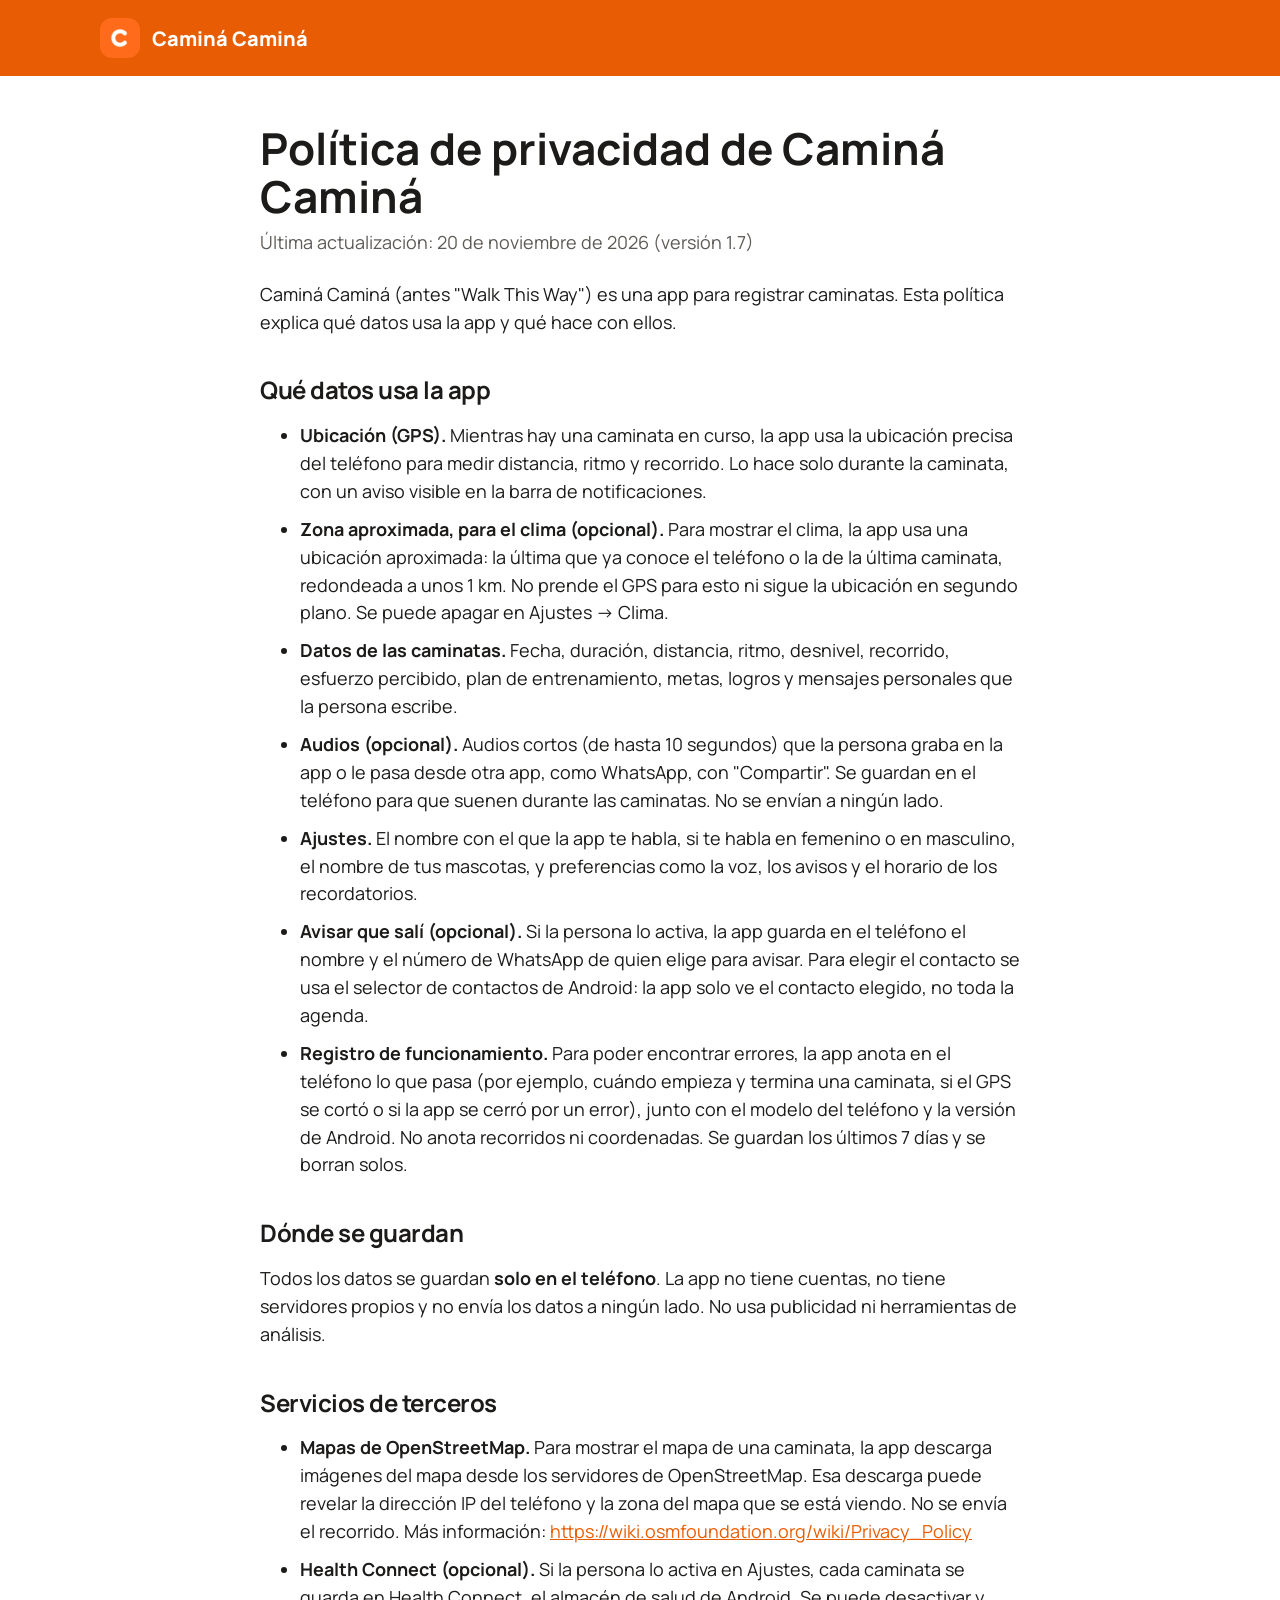
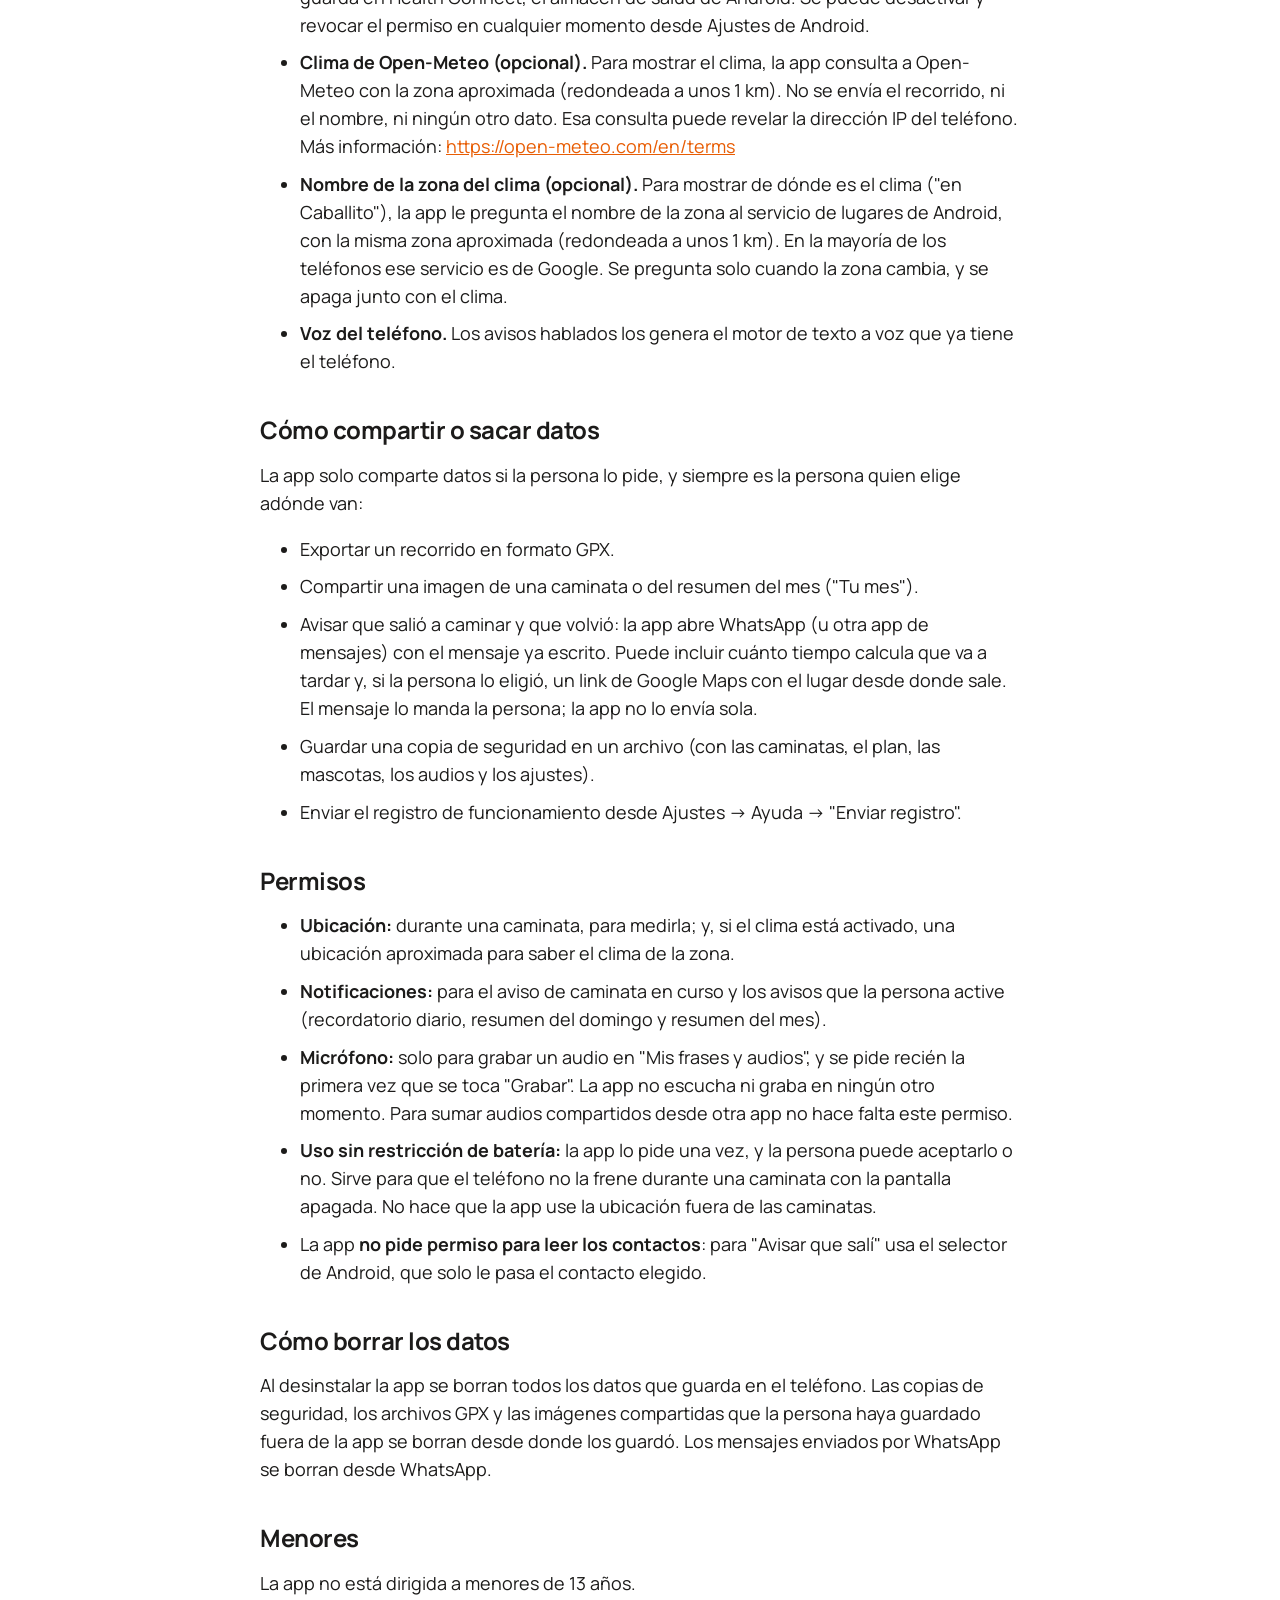
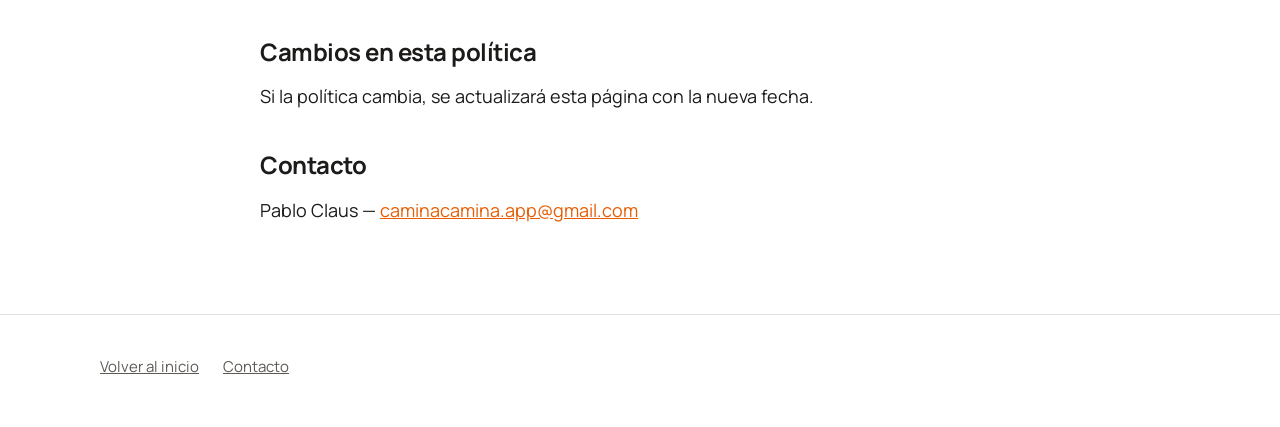
==== privacidad.html @ 98e540b4 "Página de Caminá Caminá" ====
<!doctype html>
<html lang="es">
<head>
  <meta charset="utf-8">
  <meta name="viewport" content="width=device-width, initial-scale=1">
  <title>Política de privacidad · Caminá Caminá</title>
  <meta name="description" content="Qué datos usa Caminá Caminá y qué hace con ellos: todo se guarda en tu teléfono.">
  <meta name="theme-color" content="#E85D04">
  <link rel="icon" href="favicon.png">
  <link rel="stylesheet" href="estilos.css">
</head>
<body>
<header class="cabecera-simple">
  <div class="ancho barra">
    <a href="./" class="barra"><img src="img/icono-192.png" alt="">Caminá Caminá</a>
  </div>
</header>
<main class="ancho texto">
<!-- Generada desde docs/politica-de-privacidad.md: si cambia la política, volver a generarla. -->
<h1>Política de privacidad de Caminá Caminá</h1>
<p class="fecha">Última actualización: 20 de noviembre de 2026 (versión 1.7)</p>
<p>Caminá Caminá (antes "Walk This Way") es una app para registrar caminatas. Esta política explica qué datos usa la app y qué hace con ellos.</p>
<h2>Qué datos usa la app</h2>
<ul>
  <li><strong>Ubicación (GPS).</strong> Mientras hay una caminata en curso, la app usa la ubicación precisa del teléfono para medir distancia, ritmo y recorrido. Lo hace solo durante la caminata, con un aviso visible en la barra de notificaciones.</li>
  <li><strong>Zona aproximada, para el clima (opcional).</strong> Para mostrar el clima, la app usa una ubicación aproximada: la última que ya conoce el teléfono o la de la última caminata, redondeada a unos 1 km. No prende el GPS para esto ni sigue la ubicación en segundo plano. Se puede apagar en Ajustes → Clima.</li>
  <li><strong>Datos de las caminatas.</strong> Fecha, duración, distancia, ritmo, desnivel, recorrido, esfuerzo percibido, plan de entrenamiento, metas, logros y mensajes personales que la persona escribe.</li>
  <li><strong>Audios (opcional).</strong> Audios cortos (de hasta 10 segundos) que la persona graba en la app o le pasa desde otra app, como WhatsApp, con "Compartir". Se guardan en el teléfono para que suenen durante las caminatas. No se envían a ningún lado.</li>
  <li><strong>Ajustes.</strong> El nombre con el que la app te habla, si te habla en femenino o en masculino, el nombre de tus mascotas, y preferencias como la voz, los avisos y el horario de los recordatorios.</li>
  <li><strong>Avisar que salí (opcional).</strong> Si la persona lo activa, la app guarda en el teléfono el nombre y el número de WhatsApp de quien elige para avisar. Para elegir el contacto se usa el selector de contactos de Android: la app solo ve el contacto elegido, no toda la agenda.</li>
  <li><strong>Registro de funcionamiento.</strong> Para poder encontrar errores, la app anota en el teléfono lo que pasa (por ejemplo, cuándo empieza y termina una caminata, si el GPS se cortó o si la app se cerró por un error), junto con el modelo del teléfono y la versión de Android. No anota recorridos ni coordenadas. Se guardan los últimos 7 días y se borran solos.</li>
</ul>
<h2>Dónde se guardan</h2>
<p>Todos los datos se guardan <strong>solo en el teléfono</strong>. La app no tiene cuentas, no tiene servidores propios y no envía los datos a ningún lado. No usa publicidad ni herramientas de análisis.</p>
<h2>Servicios de terceros</h2>
<ul>
  <li><strong>Mapas de OpenStreetMap.</strong> Para mostrar el mapa de una caminata, la app descarga imágenes del mapa desde los servidores de OpenStreetMap. Esa descarga puede revelar la dirección IP del teléfono y la zona del mapa que se está viendo. No se envía el recorrido. Más información: <a href="https://wiki.osmfoundation.org/wiki/Privacy_Policy">https://wiki.osmfoundation.org/wiki/Privacy_Policy</a></li>
  <li><strong>Health Connect (opcional).</strong> Si la persona lo activa en Ajustes, cada caminata se guarda en Health Connect, el almacén de salud de Android. Se puede desactivar y revocar el permiso en cualquier momento desde Ajustes de Android.</li>
  <li><strong>Clima de Open-Meteo (opcional).</strong> Para mostrar el clima, la app consulta a Open-Meteo con la zona aproximada (redondeada a unos 1 km). No se envía el recorrido, ni el nombre, ni ningún otro dato. Esa consulta puede revelar la dirección IP del teléfono. Más información: <a href="https://open-meteo.com/en/terms">https://open-meteo.com/en/terms</a></li>
  <li><strong>Nombre de la zona del clima (opcional).</strong> Para mostrar de dónde es el clima ("en Caballito"), la app le pregunta el nombre de la zona al servicio de lugares de Android, con la misma zona aproximada (redondeada a unos 1 km). En la mayoría de los teléfonos ese servicio es de Google. Se pregunta solo cuando la zona cambia, y se apaga junto con el clima.</li>
  <li><strong>Voz del teléfono.</strong> Los avisos hablados los genera el motor de texto a voz que ya tiene el teléfono.</li>
</ul>
<h2>Cómo compartir o sacar datos</h2>
<p>La app solo comparte datos si la persona lo pide, y siempre es la persona quien elige adónde van:</p>
<ul>
  <li>Exportar un recorrido en formato GPX.</li>
  <li>Compartir una imagen de una caminata o del resumen del mes ("Tu mes").</li>
  <li>Avisar que salió a caminar y que volvió: la app abre WhatsApp (u otra app de mensajes) con el mensaje ya escrito. Puede incluir cuánto tiempo calcula que va a tardar y, si la persona lo eligió, un link de Google Maps con el lugar desde donde sale. El mensaje lo manda la persona; la app no lo envía sola.</li>
  <li>Guardar una copia de seguridad en un archivo (con las caminatas, el plan, las mascotas, los audios y los ajustes).</li>
  <li>Enviar el registro de funcionamiento desde Ajustes → Ayuda → "Enviar registro".</li>
</ul>
<h2>Permisos</h2>
<ul>
  <li><strong>Ubicación:</strong> durante una caminata, para medirla; y, si el clima está activado, una ubicación aproximada para saber el clima de la zona.</li>
  <li><strong>Notificaciones:</strong> para el aviso de caminata en curso y los avisos que la persona active (recordatorio diario, resumen del domingo y resumen del mes).</li>
  <li><strong>Micrófono:</strong> solo para grabar un audio en "Mis frases y audios", y se pide recién la primera vez que se toca "Grabar". La app no escucha ni graba en ningún otro momento. Para sumar audios compartidos desde otra app no hace falta este permiso.</li>
  <li><strong>Uso sin restricción de batería:</strong> la app lo pide una vez, y la persona puede aceptarlo o no. Sirve para que el teléfono no la frene durante una caminata con la pantalla apagada. No hace que la app use la ubicación fuera de las caminatas.</li>
  <li>La app <strong>no pide permiso para leer los contactos</strong>: para "Avisar que salí" usa el selector de Android, que solo le pasa el contacto elegido.</li>
</ul>
<h2>Cómo borrar los datos</h2>
<p>Al desinstalar la app se borran todos los datos que guarda en el teléfono. Las copias de seguridad, los archivos GPX y las imágenes compartidas que la persona haya guardado fuera de la app se borran desde donde los guardó. Los mensajes enviados por WhatsApp se borran desde WhatsApp.</p>
<h2>Menores</h2>
<p>La app no está dirigida a menores de 13 años.</p>
<h2>Cambios en esta política</h2>
<p>Si la política cambia, se actualizará esta página con la nueva fecha.</p>
<h2>Contacto</h2>
<p>Pablo Claus — <a href="mailto:caminacamina.app@gmail.com">caminacamina.app@gmail.com</a></p>
</main>
<footer>
  <div class="ancho enlaces">
    <a href="./">Volver al inicio</a>
    <a href="mailto:caminacamina.app@gmail.com">Contacto</a>
  </div>
</footer>
</body>
</html>
---- estilos.css ----
/* Caminá Caminá: los mismos colores y la misma letra que la app. */
@font-face {
  font-family: "Manrope";
  src: url("fonts/manrope.ttf") format("truetype");
  font-weight: 200 800;
  font-display: swap;
}

:root {
  --naranja: #E85D04;
  --naranja-claro: #FF6B1A;
  --naranja-suave: #FFE8DA;
  --amarillo: #F4B400;
  --fondo: #FFFFFF;
  --fondo-2: #F3F1EF;
  --texto: #1C1B1A;
  --texto-2: #5E5A56;
  --borde: #E4E0DC;
  --sombra: 0 10px 30px rgba(60, 30, 10, .12);
  --radio: 24px;
  color-scheme: light dark;
}

@media (prefers-color-scheme: dark) {
  :root {
    --naranja-suave: #3A2416;
    --fondo: #141210;
    --fondo-2: #1F1C19;
    --texto: #F3EFEB;
    --texto-2: #B9B2AB;
    --borde: #34302C;
    --sombra: 0 10px 30px rgba(0, 0, 0, .4);
  }
}

* { box-sizing: border-box; }

html { scroll-behavior: smooth; }

body {
  margin: 0;
  font-family: "Manrope", system-ui, sans-serif;
  font-size: 18px;
  line-height: 1.55;
  color: var(--texto);
  background: var(--fondo);
  -webkit-text-size-adjust: 100%;
}

img { max-width: 100%; height: auto; display: block; }

a { color: var(--naranja); }

.ancho {
  width: min(1080px, 100% - 32px);
  margin-inline: auto;
}

/* Arriba: el nombre, qué es y el botón de Play. */
.portada {
  background: linear-gradient(160deg, var(--naranja-claro), var(--naranja));
  color: #fff;
  padding: 28px 0 0;
  overflow: hidden;
}

.barra {
  display: flex;
  align-items: center;
  gap: 12px;
  font-weight: 800;
  font-size: 20px;
}

.barra img { width: 40px; height: 40px; border-radius: 12px; }

.barra nav { margin-left: auto; display: flex; gap: 20px; font-size: 16px; font-weight: 600; }

.barra nav a { color: #fff; text-decoration: none; opacity: .9; }

.portada-cuerpo {
  display: grid;
  grid-template-columns: 1.1fr .9fr;
  gap: 32px;
  align-items: end;
  padding-top: 40px;
}

.portada h1 {
  font-size: clamp(44px, 8vw, 76px);
  line-height: 1;
  margin: 0 0 20px;
  font-weight: 800;
  letter-spacing: -1.5px;
}

.portada h1 span { display: block; color: #3A1A05; }

.portada .bajada {
  font-size: clamp(19px, 2.4vw, 23px);
  max-width: 30ch;
  margin: 0 0 28px;
  font-weight: 500;
}

.boton-play {
  display: inline-flex;
  align-items: center;
  gap: 12px;
  background: #1C1B1A;
  color: #fff;
  text-decoration: none;
  padding: 14px 24px;
  border-radius: 16px;
  font-weight: 700;
  font-size: 17px;
  line-height: 1.2;
}

.boton-play small { display: block; font-weight: 500; font-size: 13px; opacity: .8; }

.boton-play svg { width: 28px; height: 28px; flex: none; }

.sin-publicidad {
  margin: 18px 0 48px;
  font-size: 15px;
  font-weight: 600;
  opacity: .95;
}

.telefono {
  width: min(300px, 100%);
  margin: 0 auto;
  border-radius: 36px 36px 0 0;
  border: 10px solid #1C1B1A;
  border-bottom: 0;
  overflow: hidden;
  box-shadow: 0 -10px 40px rgba(0, 0, 0, .25);
  background: #fff;
}

.telefono img { aspect-ratio: 1080 / 1500; object-fit: cover; object-position: top; }

/* Secciones. */
section { padding: 72px 0; }

section.gris { background: var(--fondo-2); }

h2 {
  font-size: clamp(30px, 4.5vw, 42px);
  line-height: 1.15;
  margin: 0 0 12px;
  letter-spacing: -.5px;
}

.intro { color: var(--texto-2); max-width: 60ch; margin: 0 0 40px; }

.tarjetas {
  display: grid;
  grid-template-columns: repeat(3, 1fr);
  gap: 20px;
}

.tarjeta {
  background: var(--fondo);
  border: 1px solid var(--borde);
  border-radius: var(--radio);
  padding: 24px;
}

section:not(.gris) .tarjeta { background: var(--fondo-2); border-color: transparent; }

.tarjeta .icono {
  width: 48px;
  height: 48px;
  border-radius: 14px;
  background: var(--naranja-suave);
  display: grid;
  place-items: center;
  font-size: 24px;
  margin-bottom: 14px;
}

.tarjeta h3 { margin: 0 0 6px; font-size: 20px; }

.tarjeta p { margin: 0; color: var(--texto-2); font-size: 16px; }

/* Lo más lindo: los audios. */
.destacado {
  display: grid;
  grid-template-columns: .8fr 1.2fr;
  gap: 48px;
  align-items: center;
}

.destacado .telefono { border-radius: 36px; border-bottom: 10px solid #1C1B1A; box-shadow: var(--sombra); }

.destacado .telefono img { aspect-ratio: auto; }

.destacado ul { padding: 0; margin: 0; list-style: none; display: grid; gap: 14px; }

.destacado li { padding-left: 34px; position: relative; }

.destacado li::before {
  content: "";
  position: absolute;
  left: 0;
  top: .35em;
  width: 20px;
  height: 20px;
  border-radius: 50%;
  background: var(--naranja);
  box-shadow: inset 0 0 0 5px var(--naranja-suave);
}

/* Las capturas, de costado. */
.galeria {
  display: flex;
  gap: 20px;
  overflow-x: auto;
  scroll-snap-type: x mandatory;
  padding: 8px 16px 24px;
  margin-inline: -16px;
}

.galeria figure {
  flex: 0 0 auto;
  width: 230px;
  margin: 0;
  scroll-snap-align: start;
}

.galeria img {
  border-radius: 22px;
  border: 1px solid var(--borde);
  box-shadow: var(--sombra);
}

.galeria figcaption {
  text-align: center;
  font-size: 15px;
  color: var(--texto-2);
  margin-top: 10px;
  font-weight: 600;
}

/* Preguntas. */
.preguntas { display: grid; gap: 12px; max-width: 760px; }

details {
  background: var(--fondo);
  border: 1px solid var(--borde);
  border-radius: 18px;
  padding: 18px 22px;
}

summary {
  cursor: pointer;
  font-weight: 700;
  list-style: none;
  display: flex;
  justify-content: space-between;
  gap: 16px;
}

summary::-webkit-details-marker { display: none; }

summary::after { content: "+"; color: var(--naranja); font-size: 24px; line-height: 1; }

details[open] summary::after { content: "–"; }

details p { margin: 12px 0 0; color: var(--texto-2); font-size: 17px; }

/* Datos y contacto. */
.datos {
  display: grid;
  grid-template-columns: repeat(3, 1fr);
  gap: 20px;
}

.dato strong { display: block; font-size: 20px; margin-bottom: 4px; }

.dato p { margin: 0; color: var(--texto-2); font-size: 16px; }

.contacto {
  background: var(--naranja-suave);
  border-radius: var(--radio);
  padding: 32px;
  display: flex;
  flex-wrap: wrap;
  gap: 16px 32px;
  align-items: center;
  justify-content: space-between;
}

.contacto h2 { font-size: 28px; margin: 0; }

.contacto p { margin: 4px 0 0; color: var(--texto-2); }

.contacto a.mail { font-weight: 800; font-size: 20px; word-break: break-all; }

footer {
  padding: 40px 0 48px;
  color: var(--texto-2);
  font-size: 15px;
  border-top: 1px solid var(--borde);
}

footer .ancho { display: grid; gap: 14px; }

footer .enlaces { display: flex; flex-wrap: wrap; gap: 8px 24px; }

footer a { color: var(--texto-2); }

.cafecito { font-size: 14px; }

.salud { font-size: 14px; max-width: 70ch; }

/* Página de texto (privacidad). */
.texto { max-width: 760px; padding: 48px 0 72px; }

.texto h1 { font-size: clamp(32px, 5vw, 44px); line-height: 1.1; margin: 0 0 8px; }

.texto h2 { font-size: 24px; margin: 40px 0 10px; }

.texto li { margin-bottom: 10px; }

.texto .fecha { color: var(--texto-2); margin: 0 0 24px; }

.cabecera-simple { background: var(--naranja); color: #fff; padding: 18px 0; }

.cabecera-simple a { color: #fff; text-decoration: none; }

/* Teléfono. */
@media (max-width: 820px) {
  body { font-size: 17px; }
  .barra nav { display: none; }
  .portada-cuerpo { grid-template-columns: 1fr; padding-top: 28px; }
  .sin-publicidad { margin-bottom: 32px; }
  .tarjetas, .datos { grid-template-columns: 1fr; }
  .destacado { grid-template-columns: 1fr; gap: 32px; }
  .destacado .telefono { width: min(280px, 100%); }
  section { padding: 56px 0; }
  .contacto { padding: 24px; }
}
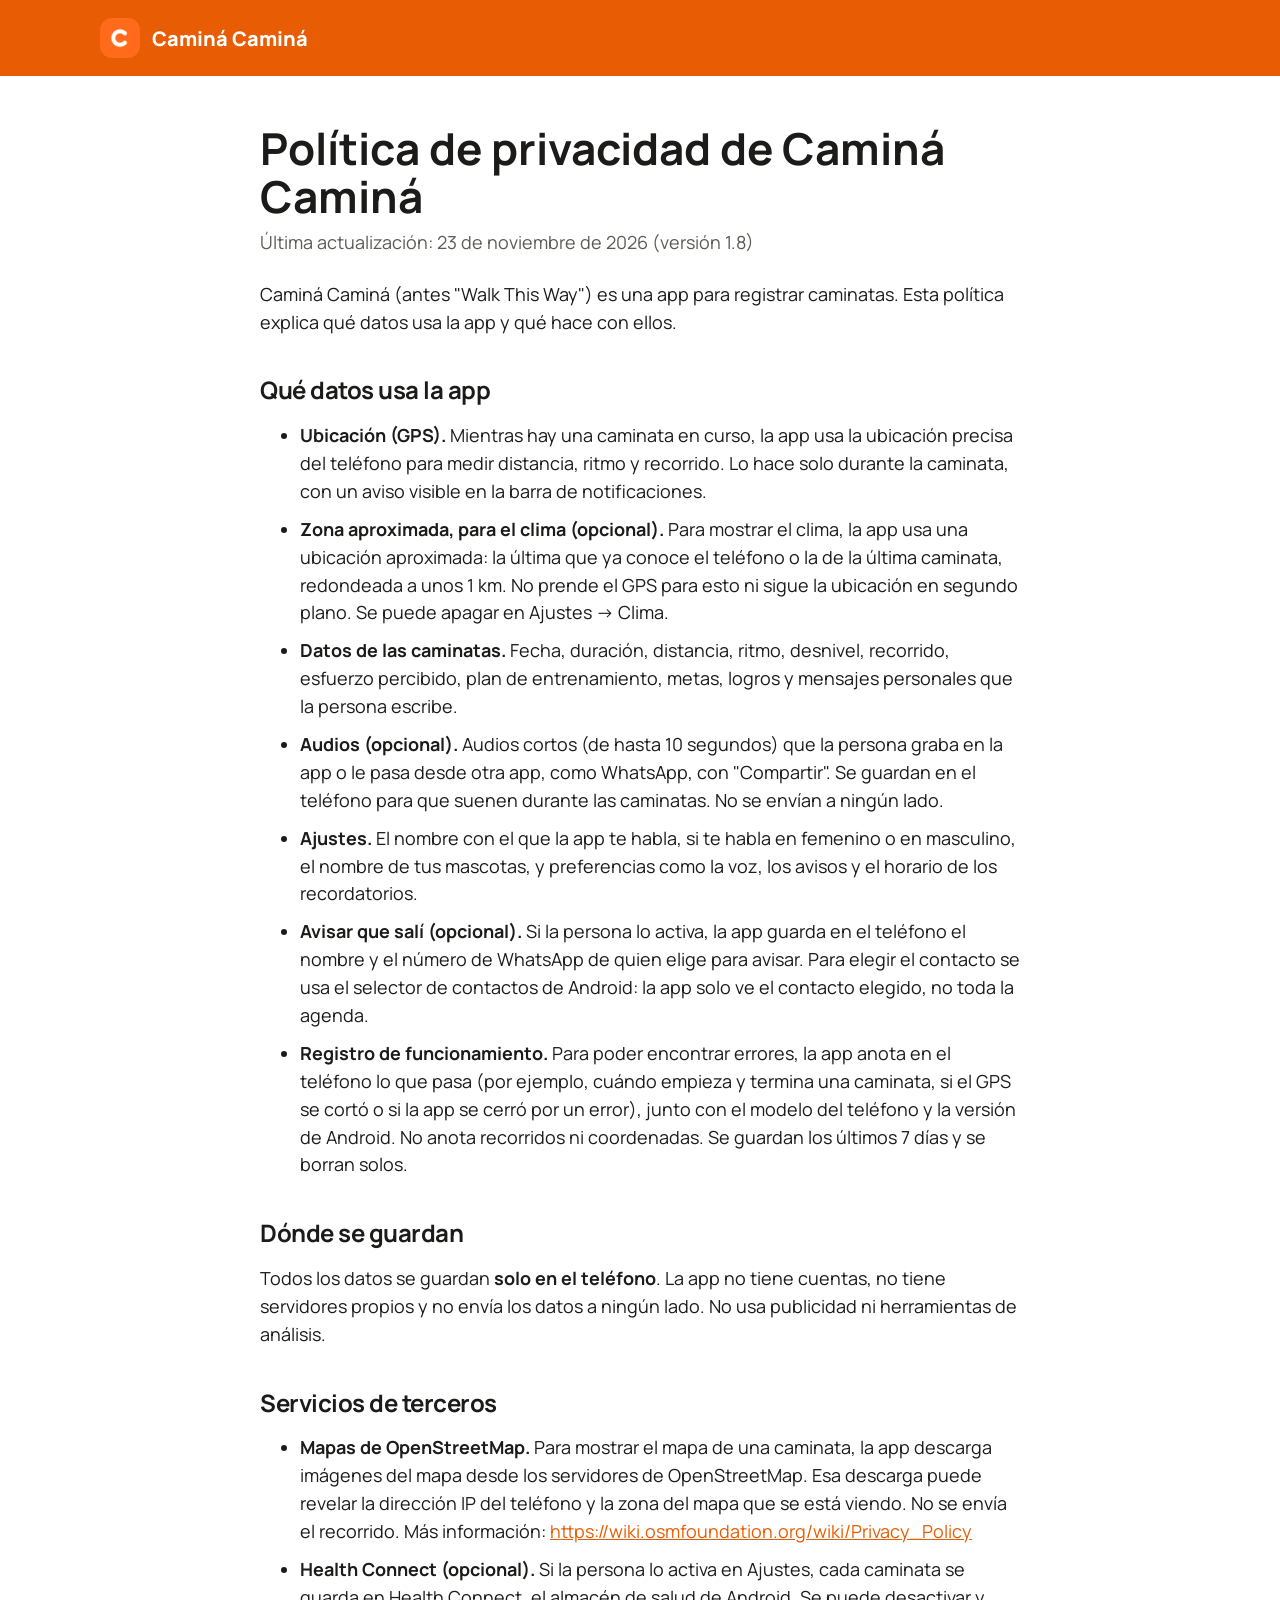
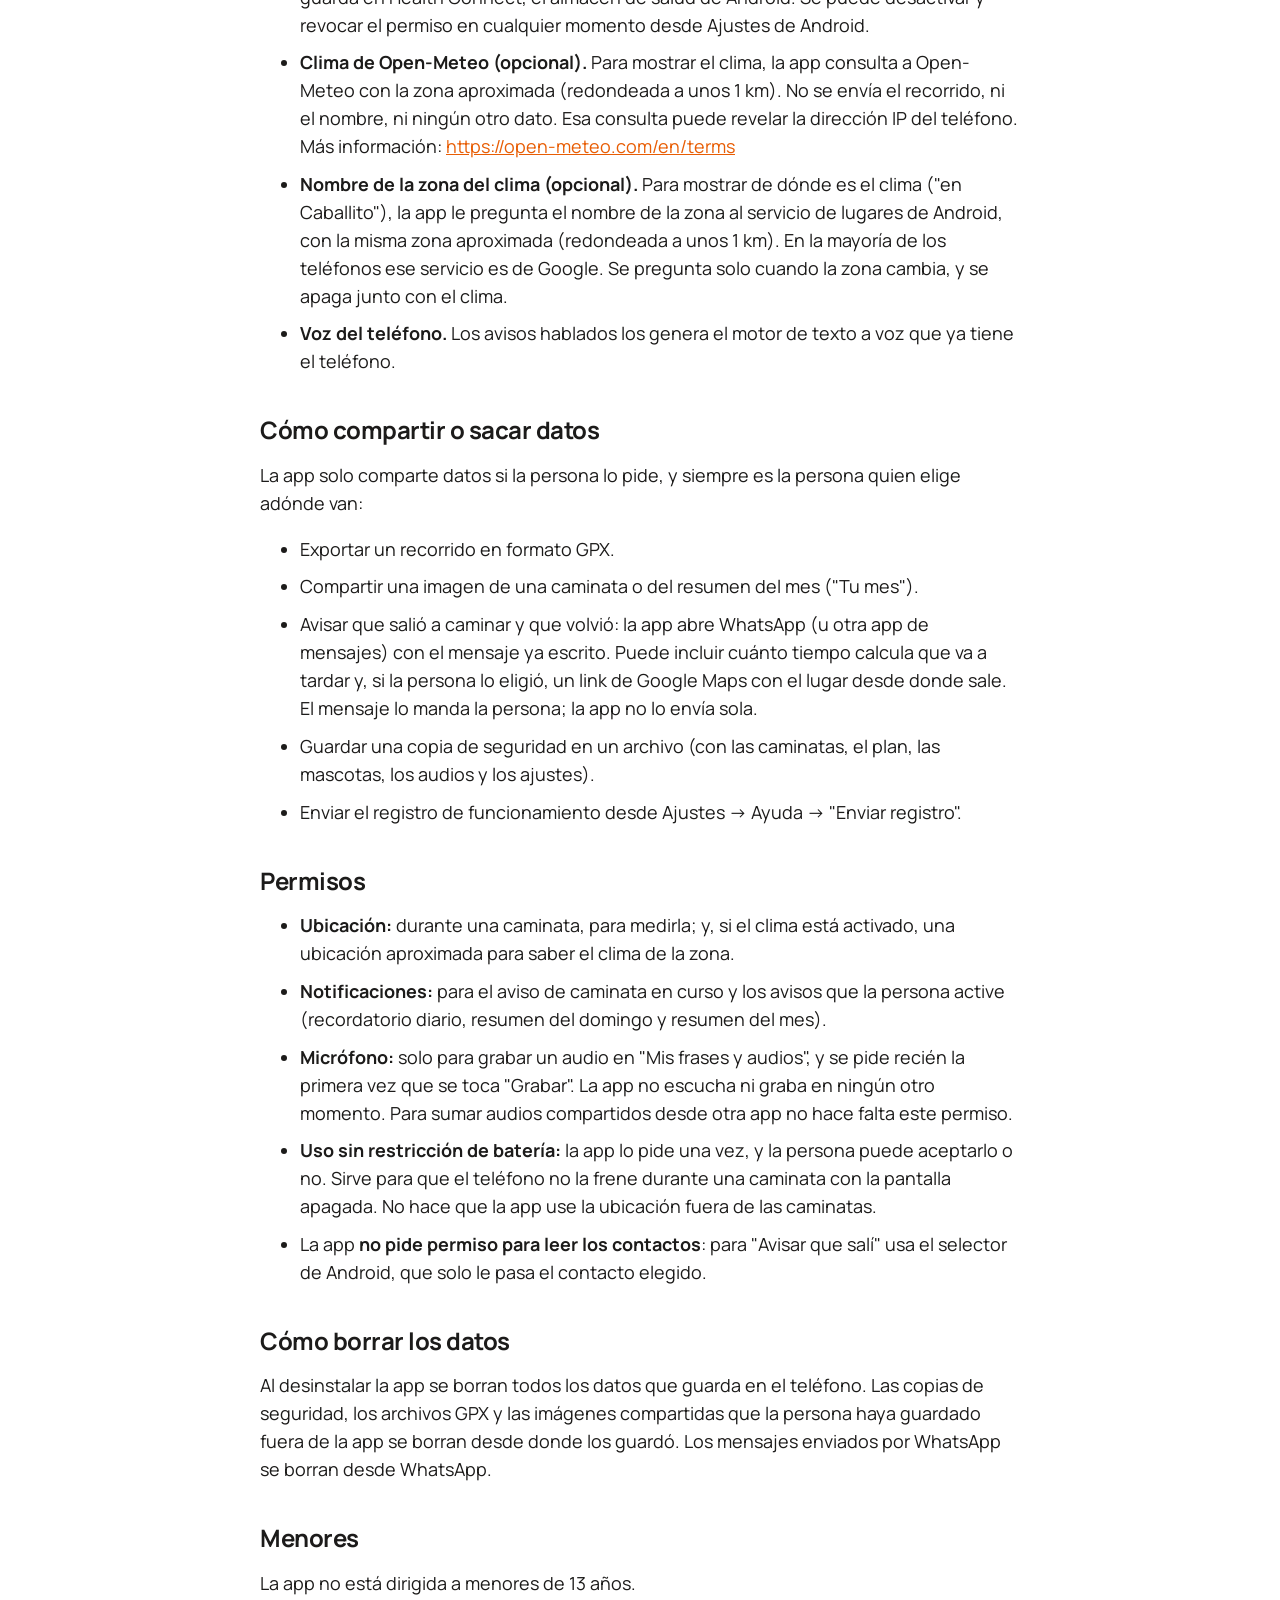
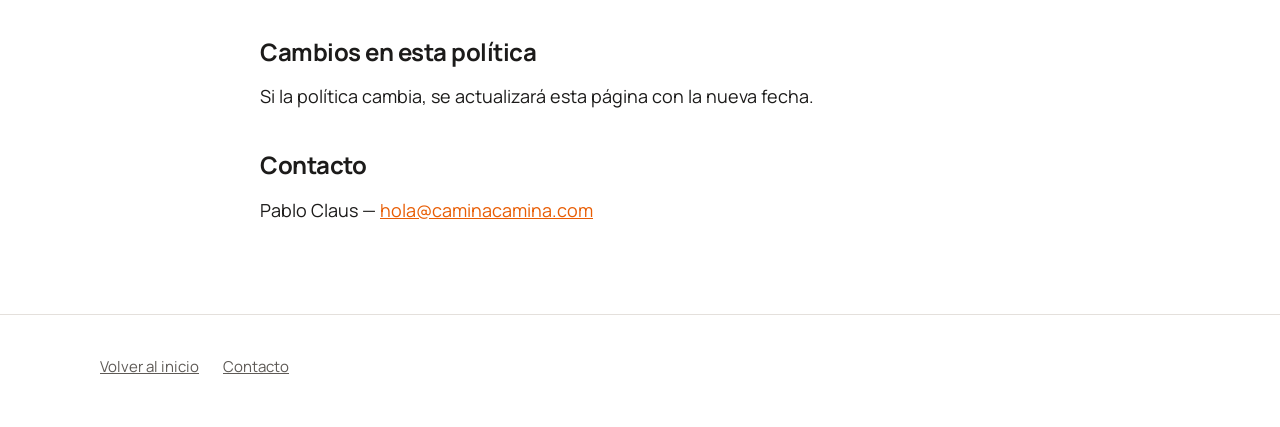
==== commit cb6e38c7: "Contacto hola@caminacamina.com y política actualizada" ====
--- a/privacidad.html
+++ b/privacidad.html
@@ -16,9 +16,9 @@
   </div>
 </header>
 <main class="ancho texto">
-<!-- Generada desde docs/politica-de-privacidad.md: si cambia la política, volver a generarla. -->
+<!-- Generada desde docs/politica-de-privacidad.md con web/generar_privacidad.py: no editar a mano. -->
 <h1>Política de privacidad de Caminá Caminá</h1>
-<p class="fecha">Última actualización: 20 de noviembre de 2026 (versión 1.7)</p>
+<p class="fecha">Última actualización: 23 de noviembre de 2026 (versión 1.8)</p>
 <p>Caminá Caminá (antes "Walk This Way") es una app para registrar caminatas. Esta política explica qué datos usa la app y qué hace con ellos.</p>
 <h2>Qué datos usa la app</h2>
 <ul>
@@ -64,12 +64,12 @@
 <h2>Cambios en esta política</h2>
 <p>Si la política cambia, se actualizará esta página con la nueva fecha.</p>
 <h2>Contacto</h2>
-<p>Pablo Claus — <a href="mailto:caminacamina.app@gmail.com">caminacamina.app@gmail.com</a></p>
+<p>Pablo Claus — <a href="mailto:hola@caminacamina.com">hola@caminacamina.com</a></p>
 </main>
 <footer>
   <div class="ancho enlaces">
     <a href="./">Volver al inicio</a>
-    <a href="mailto:caminacamina.app@gmail.com">Contacto</a>
+    <a href="mailto:hola@caminacamina.com">Contacto</a>
   </div>
 </footer>
 </body>
--- a/estilos.css
+++ b/estilos.css
@@ -78,6 +78,11 @@
 
 .barra nav a { color: #fff; text-decoration: none; opacity: .9; }
 
+/* Cafecito y Ko-fi, arriba a la derecha, con sus botones oficiales. */
+.cafes { margin-left: 24px; display: flex; gap: 10px; align-items: center; }
+
+.cafes img { height: 36px; width: auto; }
+
 .portada-cuerpo {
   display: grid;
   grid-template-columns: 1.1fr .9fr;
@@ -335,6 +340,14 @@
 @media (max-width: 820px) {
   body { font-size: 17px; }
   .barra nav { display: none; }
+  .cafes { margin-left: auto; gap: 6px; }
+  .cafes img { height: 28px; }
+  .marca { white-space: nowrap; }
+}
+
+/* En pantallas angostas, arriba solo el ícono: el nombre grande está justo debajo. */
+@media (max-width: 440px) {
+  .marca { display: none; }
   .portada-cuerpo { grid-template-columns: 1fr; padding-top: 28px; }
   .sin-publicidad { margin-bottom: 32px; }
   .tarjetas, .datos { grid-template-columns: 1fr; }
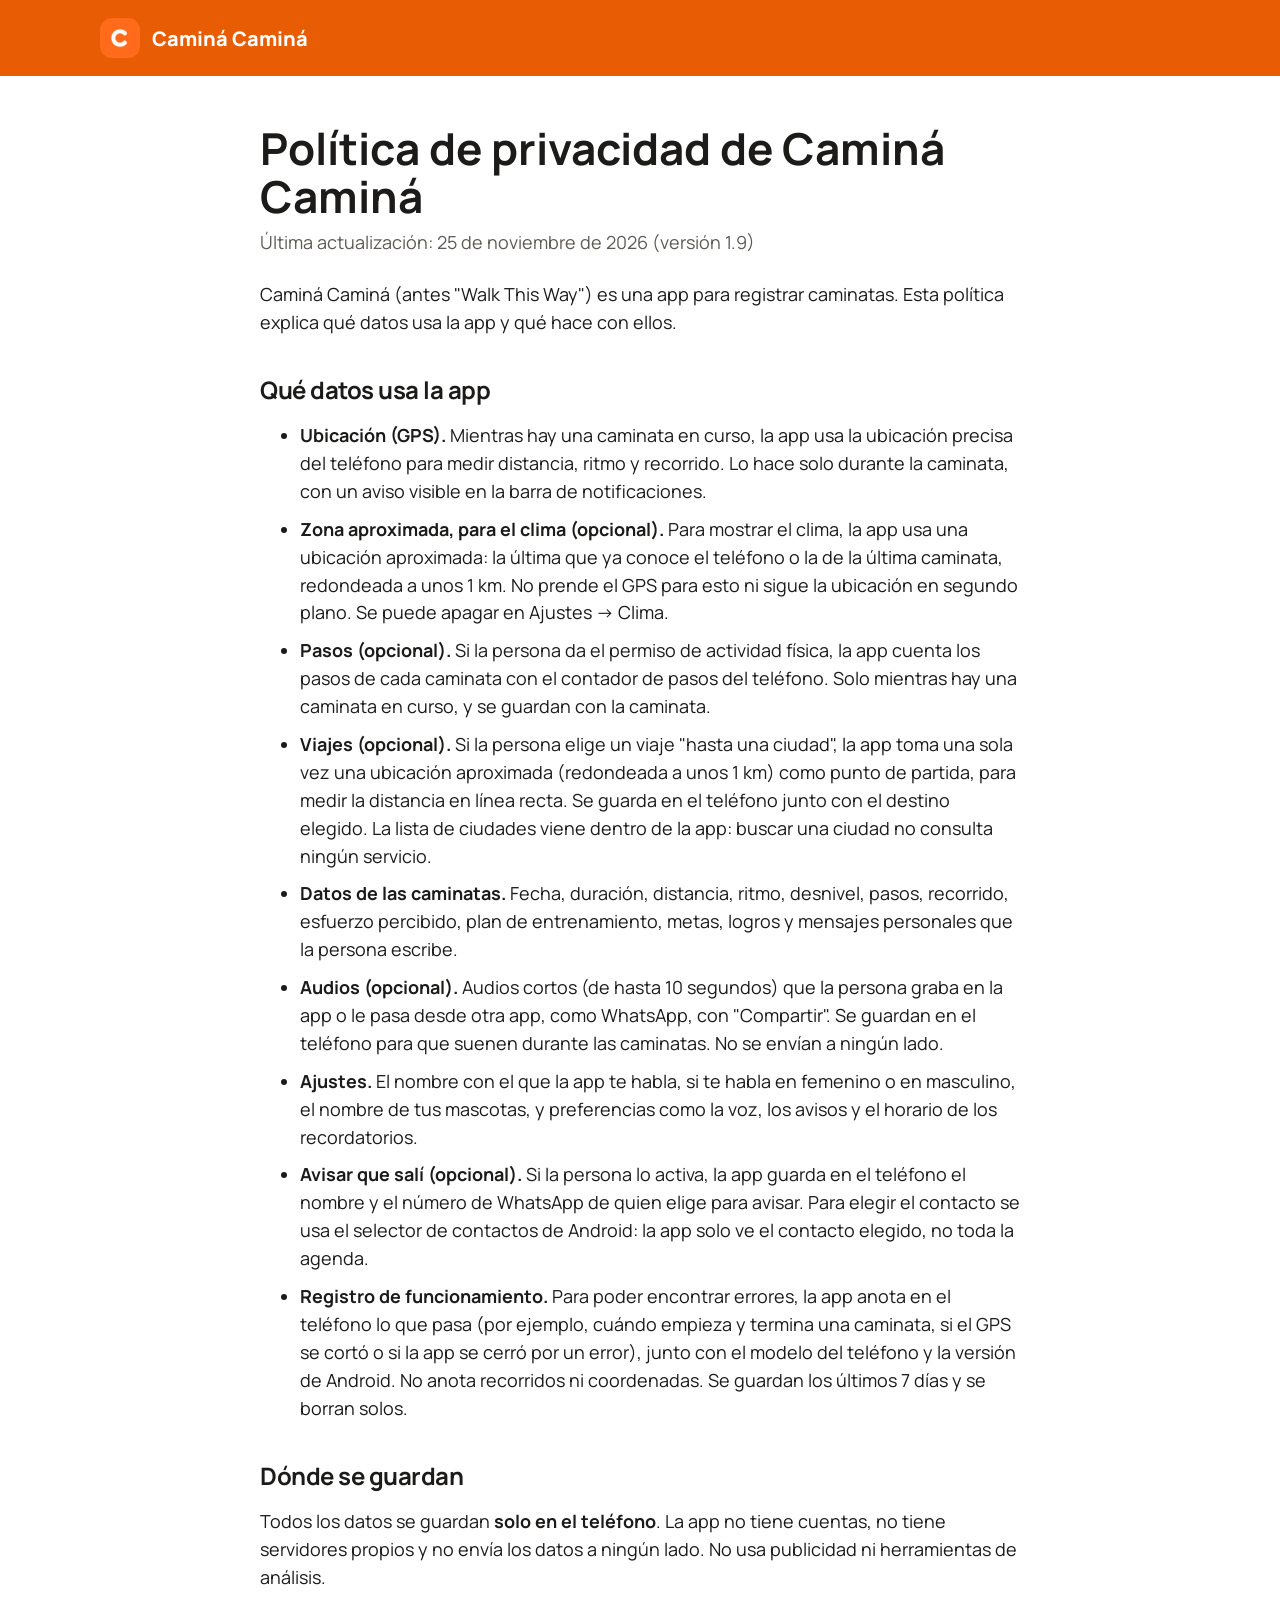
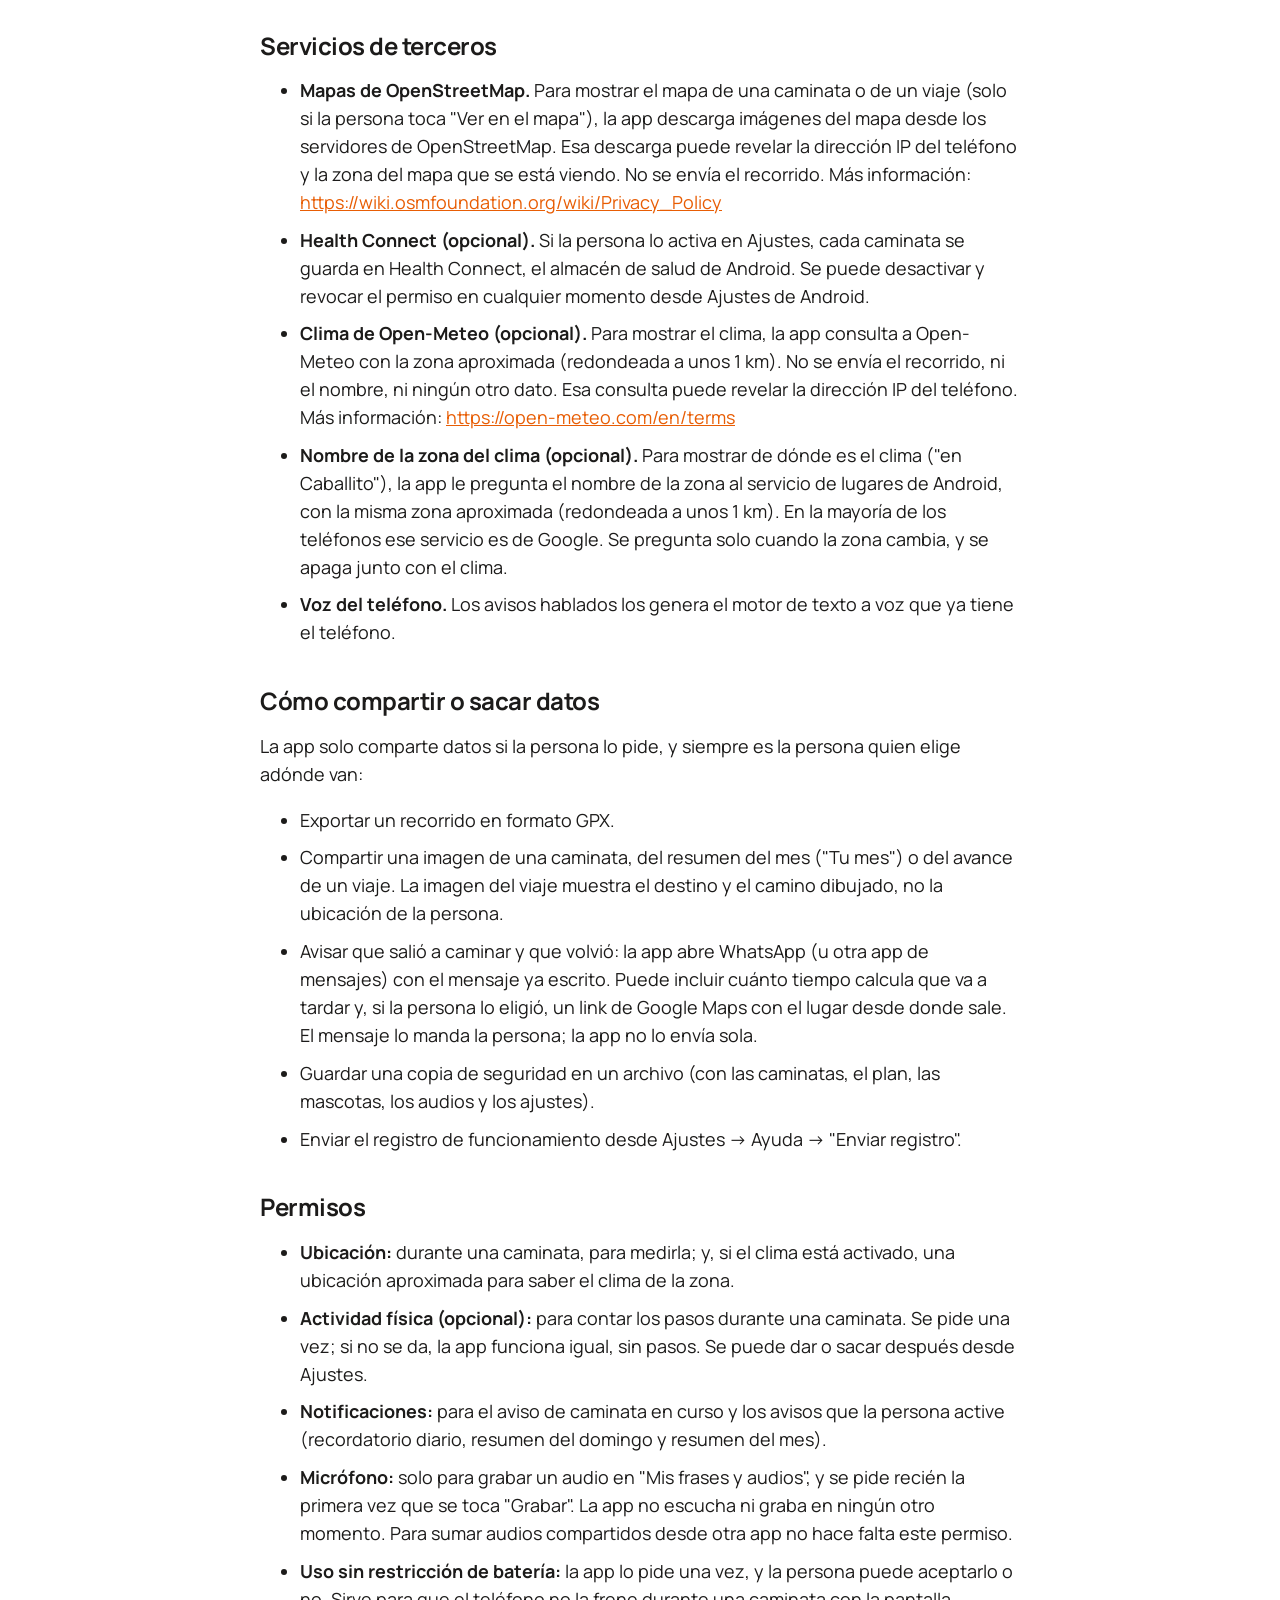
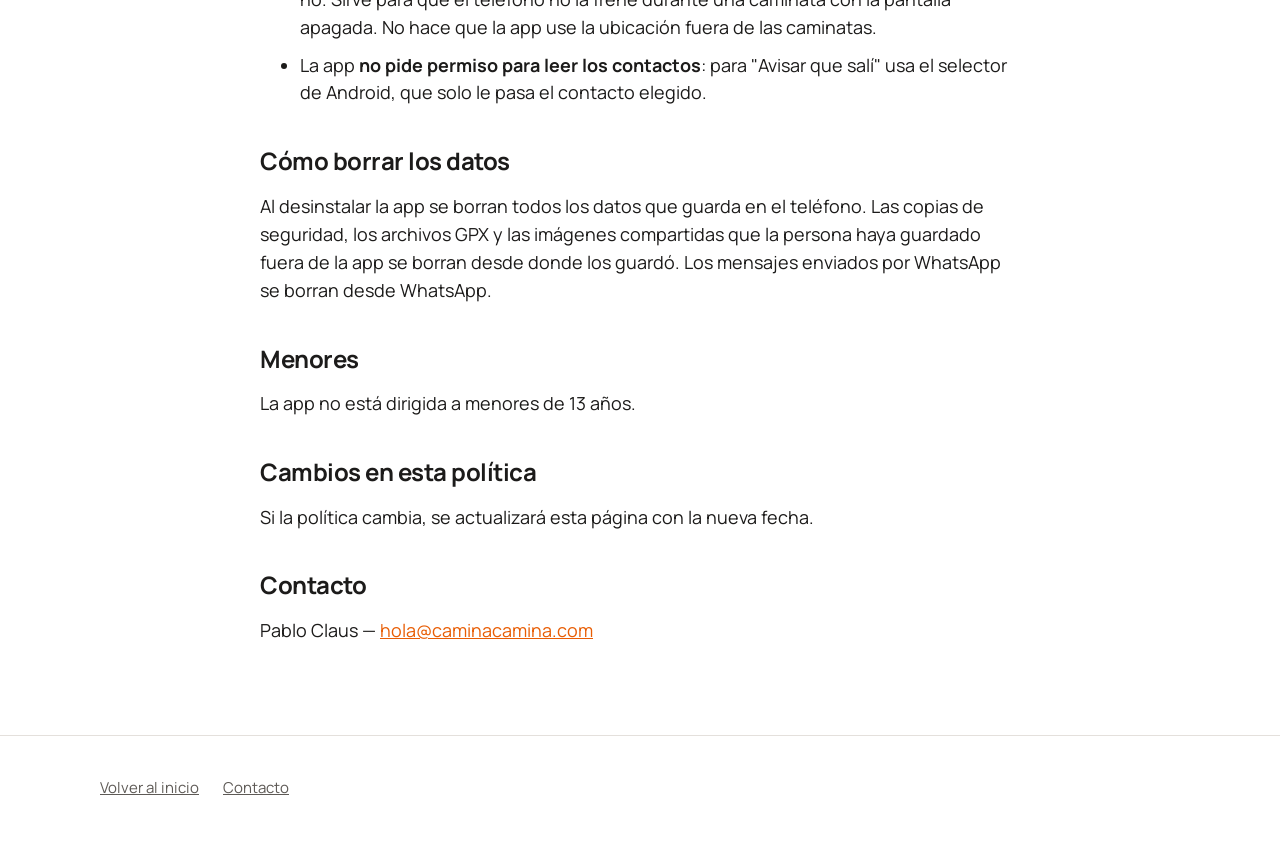
==== commit d3982004: "Viajes y pasos (versión 1.9) Co-Authored-By: Claude Opus 5.5 <noreply@anthropic.com>" ====
--- a/privacidad.html
+++ b/privacidad.html
@@ -18,13 +18,15 @@
 <main class="ancho texto">
 <!-- Generada desde docs/politica-de-privacidad.md con web/generar_privacidad.py: no editar a mano. -->
 <h1>Política de privacidad de Caminá Caminá</h1>
-<p class="fecha">Última actualización: 23 de noviembre de 2026 (versión 1.8)</p>
+<p class="fecha">Última actualización: 25 de noviembre de 2026 (versión 1.9)</p>
 <p>Caminá Caminá (antes "Walk This Way") es una app para registrar caminatas. Esta política explica qué datos usa la app y qué hace con ellos.</p>
 <h2>Qué datos usa la app</h2>
 <ul>
   <li><strong>Ubicación (GPS).</strong> Mientras hay una caminata en curso, la app usa la ubicación precisa del teléfono para medir distancia, ritmo y recorrido. Lo hace solo durante la caminata, con un aviso visible en la barra de notificaciones.</li>
   <li><strong>Zona aproximada, para el clima (opcional).</strong> Para mostrar el clima, la app usa una ubicación aproximada: la última que ya conoce el teléfono o la de la última caminata, redondeada a unos 1 km. No prende el GPS para esto ni sigue la ubicación en segundo plano. Se puede apagar en Ajustes → Clima.</li>
-  <li><strong>Datos de las caminatas.</strong> Fecha, duración, distancia, ritmo, desnivel, recorrido, esfuerzo percibido, plan de entrenamiento, metas, logros y mensajes personales que la persona escribe.</li>
+  <li><strong>Pasos (opcional).</strong> Si la persona da el permiso de actividad física, la app cuenta los pasos de cada caminata con el contador de pasos del teléfono. Solo mientras hay una caminata en curso, y se guardan con la caminata.</li>
+  <li><strong>Viajes (opcional).</strong> Si la persona elige un viaje "hasta una ciudad", la app toma una sola vez una ubicación aproximada (redondeada a unos 1 km) como punto de partida, para medir la distancia en línea recta. Se guarda en el teléfono junto con el destino elegido. La lista de ciudades viene dentro de la app: buscar una ciudad no consulta ningún servicio.</li>
+  <li><strong>Datos de las caminatas.</strong> Fecha, duración, distancia, ritmo, desnivel, pasos, recorrido, esfuerzo percibido, plan de entrenamiento, metas, logros y mensajes personales que la persona escribe.</li>
   <li><strong>Audios (opcional).</strong> Audios cortos (de hasta 10 segundos) que la persona graba en la app o le pasa desde otra app, como WhatsApp, con "Compartir". Se guardan en el teléfono para que suenen durante las caminatas. No se envían a ningún lado.</li>
   <li><strong>Ajustes.</strong> El nombre con el que la app te habla, si te habla en femenino o en masculino, el nombre de tus mascotas, y preferencias como la voz, los avisos y el horario de los recordatorios.</li>
   <li><strong>Avisar que salí (opcional).</strong> Si la persona lo activa, la app guarda en el teléfono el nombre y el número de WhatsApp de quien elige para avisar. Para elegir el contacto se usa el selector de contactos de Android: la app solo ve el contacto elegido, no toda la agenda.</li>
@@ -34,7 +36,7 @@
 <p>Todos los datos se guardan <strong>solo en el teléfono</strong>. La app no tiene cuentas, no tiene servidores propios y no envía los datos a ningún lado. No usa publicidad ni herramientas de análisis.</p>
 <h2>Servicios de terceros</h2>
 <ul>
-  <li><strong>Mapas de OpenStreetMap.</strong> Para mostrar el mapa de una caminata, la app descarga imágenes del mapa desde los servidores de OpenStreetMap. Esa descarga puede revelar la dirección IP del teléfono y la zona del mapa que se está viendo. No se envía el recorrido. Más información: <a href="https://wiki.osmfoundation.org/wiki/Privacy_Policy">https://wiki.osmfoundation.org/wiki/Privacy_Policy</a></li>
+  <li><strong>Mapas de OpenStreetMap.</strong> Para mostrar el mapa de una caminata o de un viaje (solo si la persona toca "Ver en el mapa"), la app descarga imágenes del mapa desde los servidores de OpenStreetMap. Esa descarga puede revelar la dirección IP del teléfono y la zona del mapa que se está viendo. No se envía el recorrido. Más información: <a href="https://wiki.osmfoundation.org/wiki/Privacy_Policy">https://wiki.osmfoundation.org/wiki/Privacy_Policy</a></li>
   <li><strong>Health Connect (opcional).</strong> Si la persona lo activa en Ajustes, cada caminata se guarda en Health Connect, el almacén de salud de Android. Se puede desactivar y revocar el permiso en cualquier momento desde Ajustes de Android.</li>
   <li><strong>Clima de Open-Meteo (opcional).</strong> Para mostrar el clima, la app consulta a Open-Meteo con la zona aproximada (redondeada a unos 1 km). No se envía el recorrido, ni el nombre, ni ningún otro dato. Esa consulta puede revelar la dirección IP del teléfono. Más información: <a href="https://open-meteo.com/en/terms">https://open-meteo.com/en/terms</a></li>
   <li><strong>Nombre de la zona del clima (opcional).</strong> Para mostrar de dónde es el clima ("en Caballito"), la app le pregunta el nombre de la zona al servicio de lugares de Android, con la misma zona aproximada (redondeada a unos 1 km). En la mayoría de los teléfonos ese servicio es de Google. Se pregunta solo cuando la zona cambia, y se apaga junto con el clima.</li>
@@ -44,7 +46,7 @@
 <p>La app solo comparte datos si la persona lo pide, y siempre es la persona quien elige adónde van:</p>
 <ul>
   <li>Exportar un recorrido en formato GPX.</li>
-  <li>Compartir una imagen de una caminata o del resumen del mes ("Tu mes").</li>
+  <li>Compartir una imagen de una caminata, del resumen del mes ("Tu mes") o del avance de un viaje. La imagen del viaje muestra el destino y el camino dibujado, no la ubicación de la persona.</li>
   <li>Avisar que salió a caminar y que volvió: la app abre WhatsApp (u otra app de mensajes) con el mensaje ya escrito. Puede incluir cuánto tiempo calcula que va a tardar y, si la persona lo eligió, un link de Google Maps con el lugar desde donde sale. El mensaje lo manda la persona; la app no lo envía sola.</li>
   <li>Guardar una copia de seguridad en un archivo (con las caminatas, el plan, las mascotas, los audios y los ajustes).</li>
   <li>Enviar el registro de funcionamiento desde Ajustes → Ayuda → "Enviar registro".</li>
@@ -52,6 +54,7 @@
 <h2>Permisos</h2>
 <ul>
   <li><strong>Ubicación:</strong> durante una caminata, para medirla; y, si el clima está activado, una ubicación aproximada para saber el clima de la zona.</li>
+  <li><strong>Actividad física (opcional):</strong> para contar los pasos durante una caminata. Se pide una vez; si no se da, la app funciona igual, sin pasos. Se puede dar o sacar después desde Ajustes.</li>
   <li><strong>Notificaciones:</strong> para el aviso de caminata en curso y los avisos que la persona active (recordatorio diario, resumen del domingo y resumen del mes).</li>
   <li><strong>Micrófono:</strong> solo para grabar un audio en "Mis frases y audios", y se pide recién la primera vez que se toca "Grabar". La app no escucha ni graba en ningún otro momento. Para sumar audios compartidos desde otra app no hace falta este permiso.</li>
   <li><strong>Uso sin restricción de batería:</strong> la app lo pide una vez, y la persona puede aceptarlo o no. Sirve para que el teléfono no la frene durante una caminata con la pantalla apagada. No hace que la app use la ubicación fuera de las caminatas.</li>
--- a/estilos.css
+++ b/estilos.css
@@ -162,7 +162,7 @@
 
 .tarjetas {
   display: grid;
-  grid-template-columns: repeat(3, 1fr);
+  grid-template-columns: repeat(4, 1fr);
   gap: 20px;
 }
 
@@ -276,6 +276,18 @@
 
 details p { margin: 12px 0 0; color: var(--texto-2); font-size: 17px; }
 
+/* Quién la hace. */
+.quien {
+  display: grid;
+  grid-template-columns: 300px 1fr;
+  gap: 40px;
+  align-items: center;
+}
+
+.quien img { border-radius: var(--radio); box-shadow: var(--sombra); }
+
+.quien p { color: var(--texto-2); font-size: 19px; max-width: 56ch; margin: 0; }
+
 /* Datos y contacto. */
 .datos {
   display: grid;
@@ -343,6 +355,7 @@
   .cafes { margin-left: auto; gap: 6px; }
   .cafes img { height: 28px; }
   .marca { white-space: nowrap; }
+  .tarjetas { grid-template-columns: repeat(2, 1fr); }
 }
 
 /* En pantallas angostas, arriba solo el ícono: el nombre grande está justo debajo. */
@@ -352,6 +365,9 @@
   .sin-publicidad { margin-bottom: 32px; }
   .tarjetas, .datos { grid-template-columns: 1fr; }
   .destacado { grid-template-columns: 1fr; gap: 32px; }
+  .quien { grid-template-columns: 1fr; gap: 24px; }
+  .quien img { width: min(320px, 100%); }
+  .quien p { font-size: 17px; }
   .destacado .telefono { width: min(280px, 100%); }
   section { padding: 56px 0; }
   .contacto { padding: 24px; }
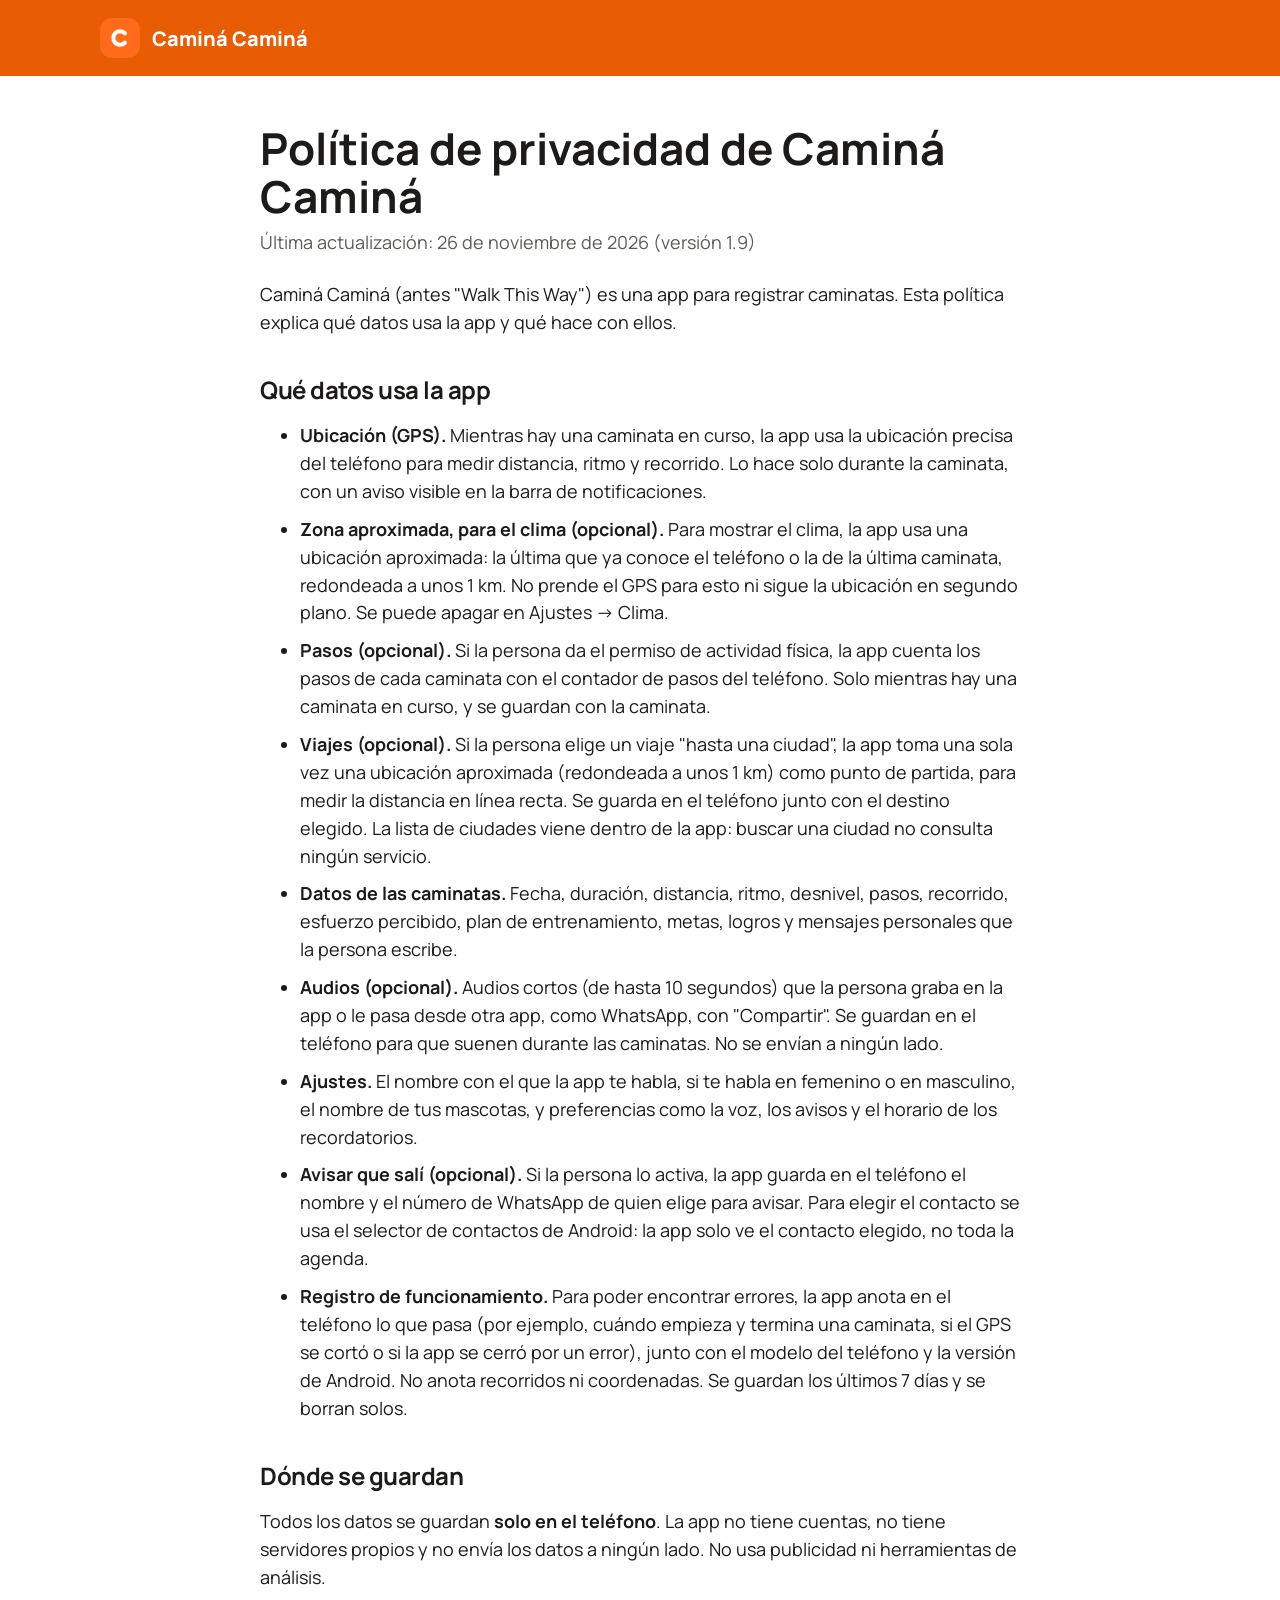
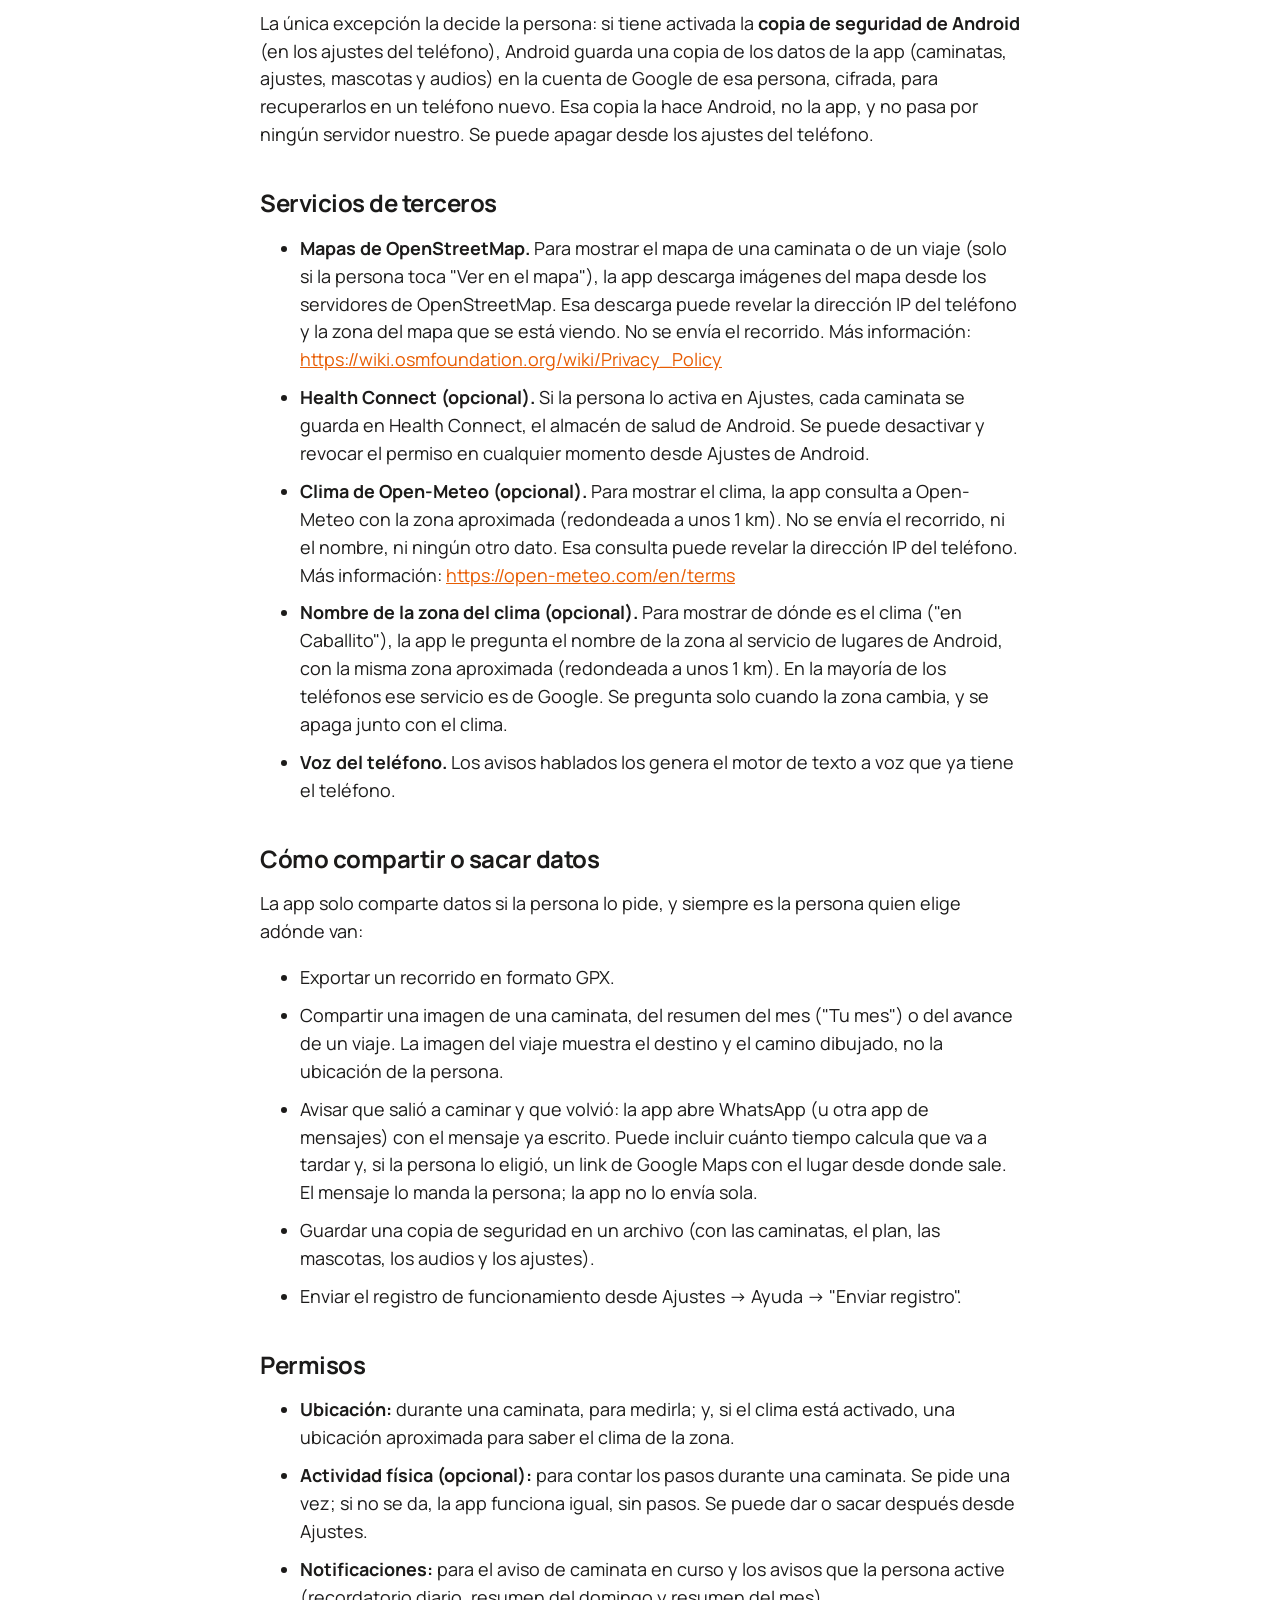
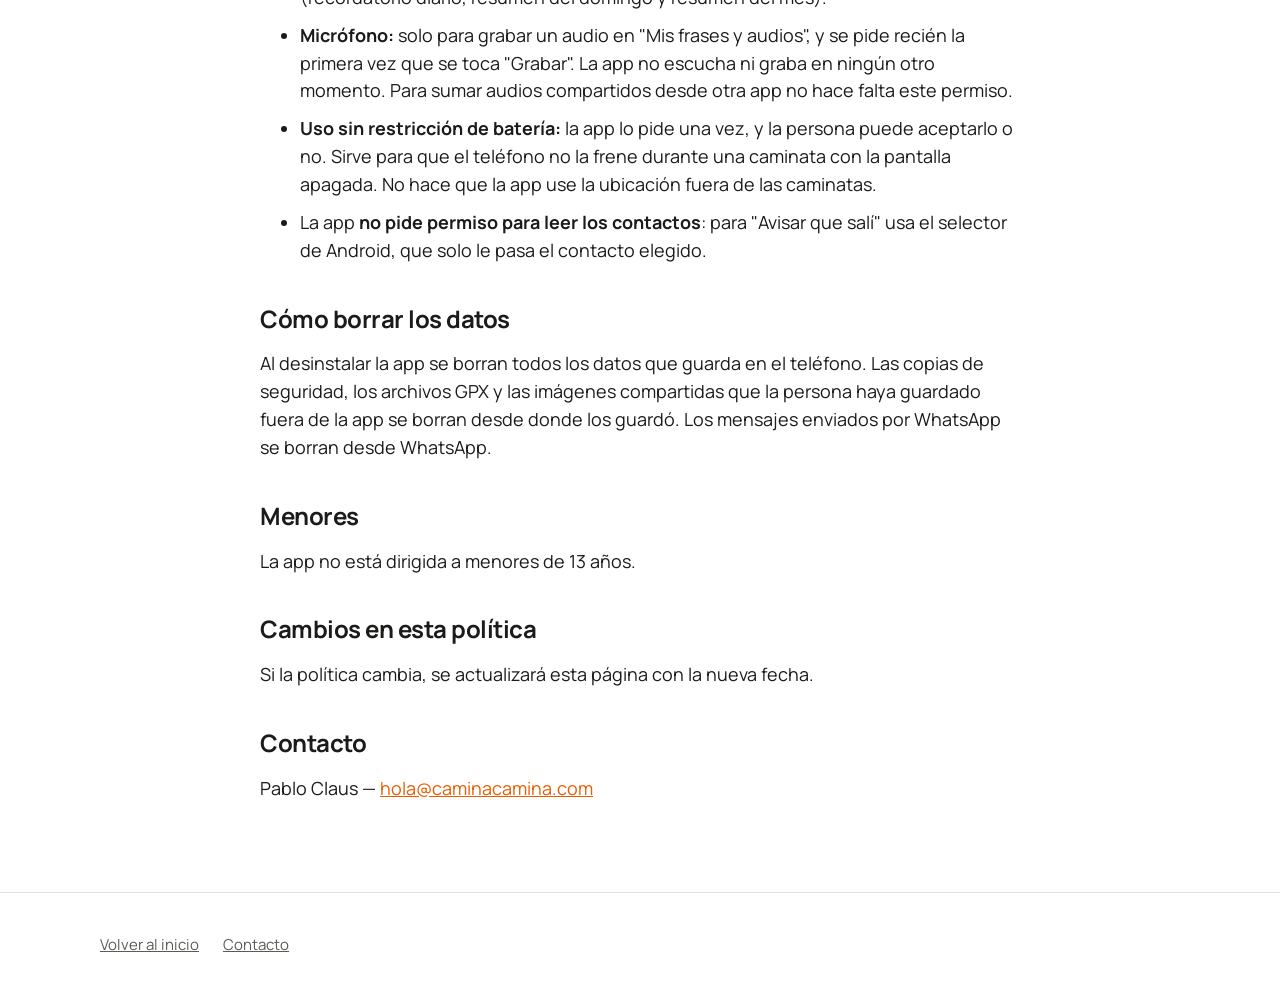
==== commit 601e97fe: "Política de privacidad: copia de seguridad de Android (versión 1.9) Co-Authored-By: Claude Opus 5.5 " ====
--- a/privacidad.html
+++ b/privacidad.html
@@ -18,7 +18,7 @@
 <main class="ancho texto">
 <!-- Generada desde docs/politica-de-privacidad.md con web/generar_privacidad.py: no editar a mano. -->
 <h1>Política de privacidad de Caminá Caminá</h1>
-<p class="fecha">Última actualización: 25 de noviembre de 2026 (versión 1.9)</p>
+<p class="fecha">Última actualización: 26 de noviembre de 2026 (versión 1.9)</p>
 <p>Caminá Caminá (antes "Walk This Way") es una app para registrar caminatas. Esta política explica qué datos usa la app y qué hace con ellos.</p>
 <h2>Qué datos usa la app</h2>
 <ul>
@@ -34,6 +34,7 @@
 </ul>
 <h2>Dónde se guardan</h2>
 <p>Todos los datos se guardan <strong>solo en el teléfono</strong>. La app no tiene cuentas, no tiene servidores propios y no envía los datos a ningún lado. No usa publicidad ni herramientas de análisis.</p>
+<p>La única excepción la decide la persona: si tiene activada la <strong>copia de seguridad de Android</strong> (en los ajustes del teléfono), Android guarda una copia de los datos de la app (caminatas, ajustes, mascotas y audios) en la cuenta de Google de esa persona, cifrada, para recuperarlos en un teléfono nuevo. Esa copia la hace Android, no la app, y no pasa por ningún servidor nuestro. Se puede apagar desde los ajustes del teléfono.</p>
 <h2>Servicios de terceros</h2>
 <ul>
   <li><strong>Mapas de OpenStreetMap.</strong> Para mostrar el mapa de una caminata o de un viaje (solo si la persona toca "Ver en el mapa"), la app descarga imágenes del mapa desde los servidores de OpenStreetMap. Esa descarga puede revelar la dirección IP del teléfono y la zona del mapa que se está viendo. No se envía el recorrido. Más información: <a href="https://wiki.osmfoundation.org/wiki/Privacy_Policy">https://wiki.osmfoundation.org/wiki/Privacy_Policy</a></li>
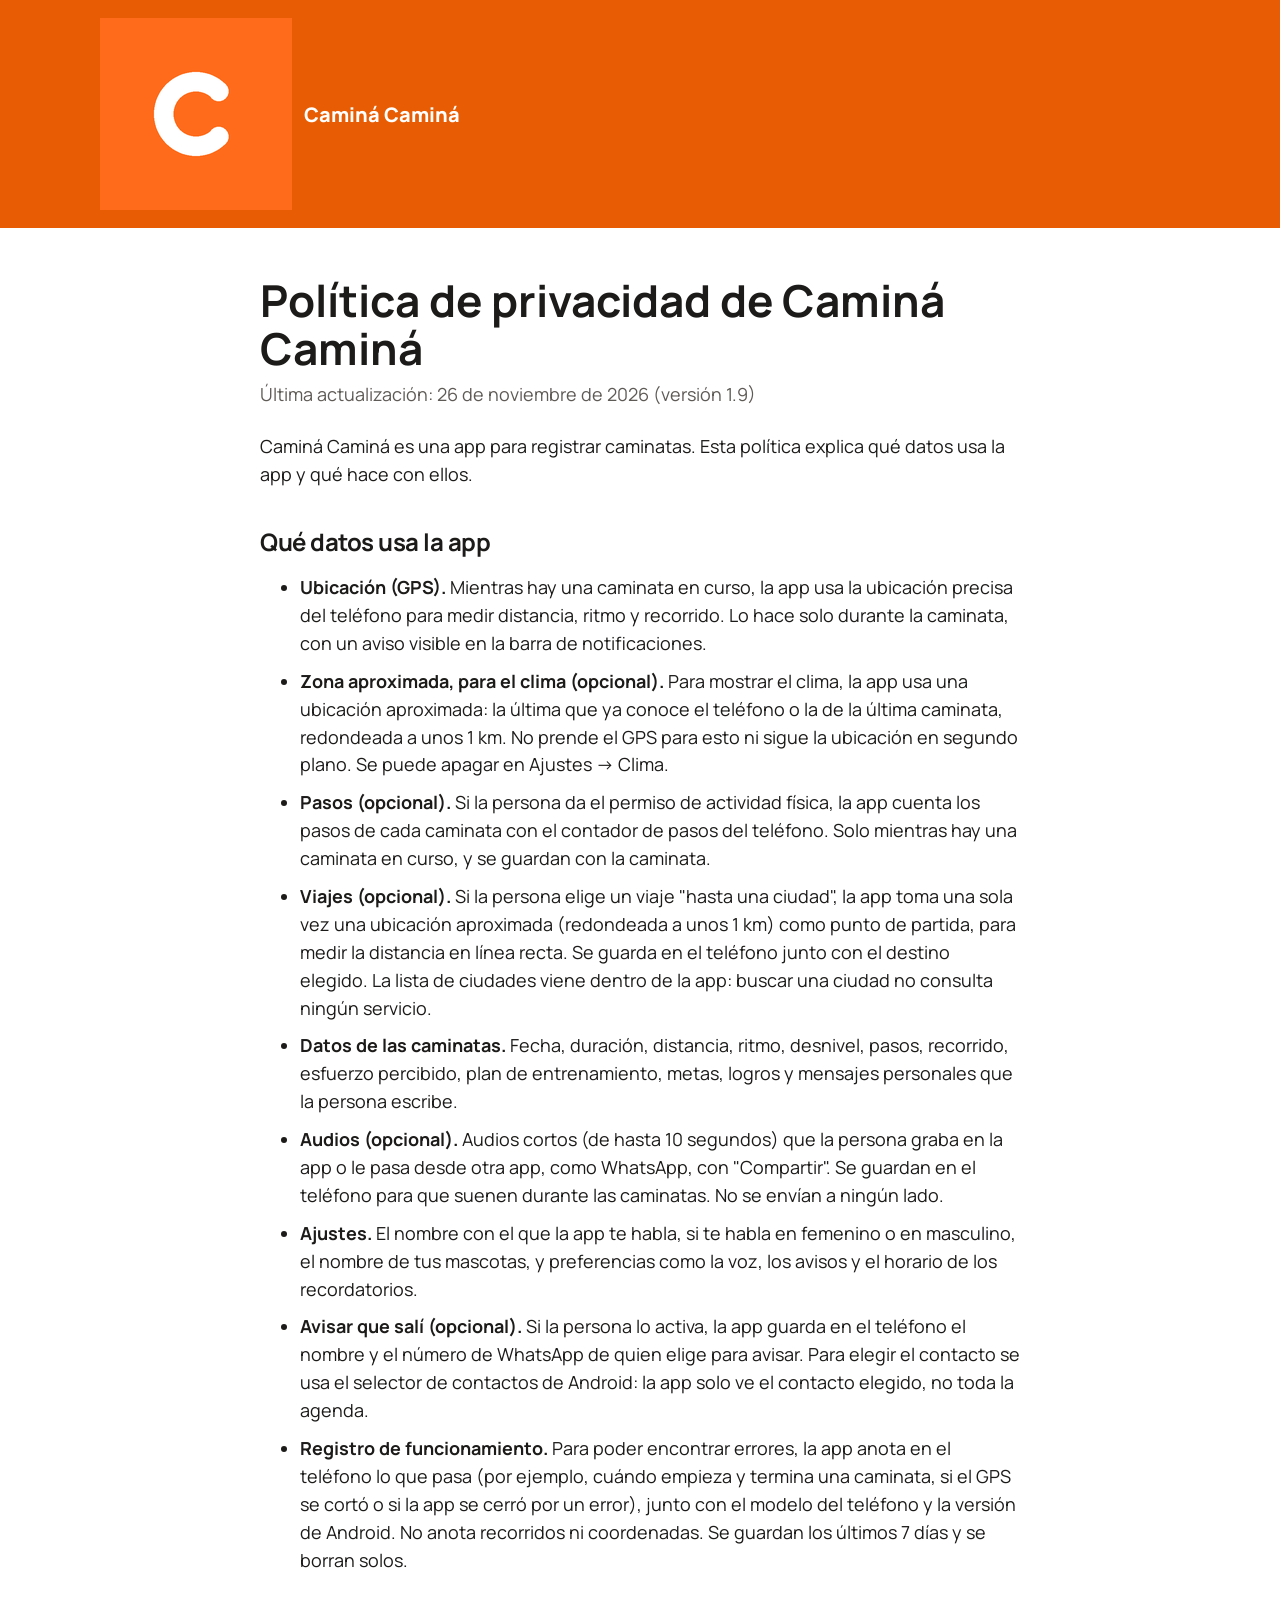
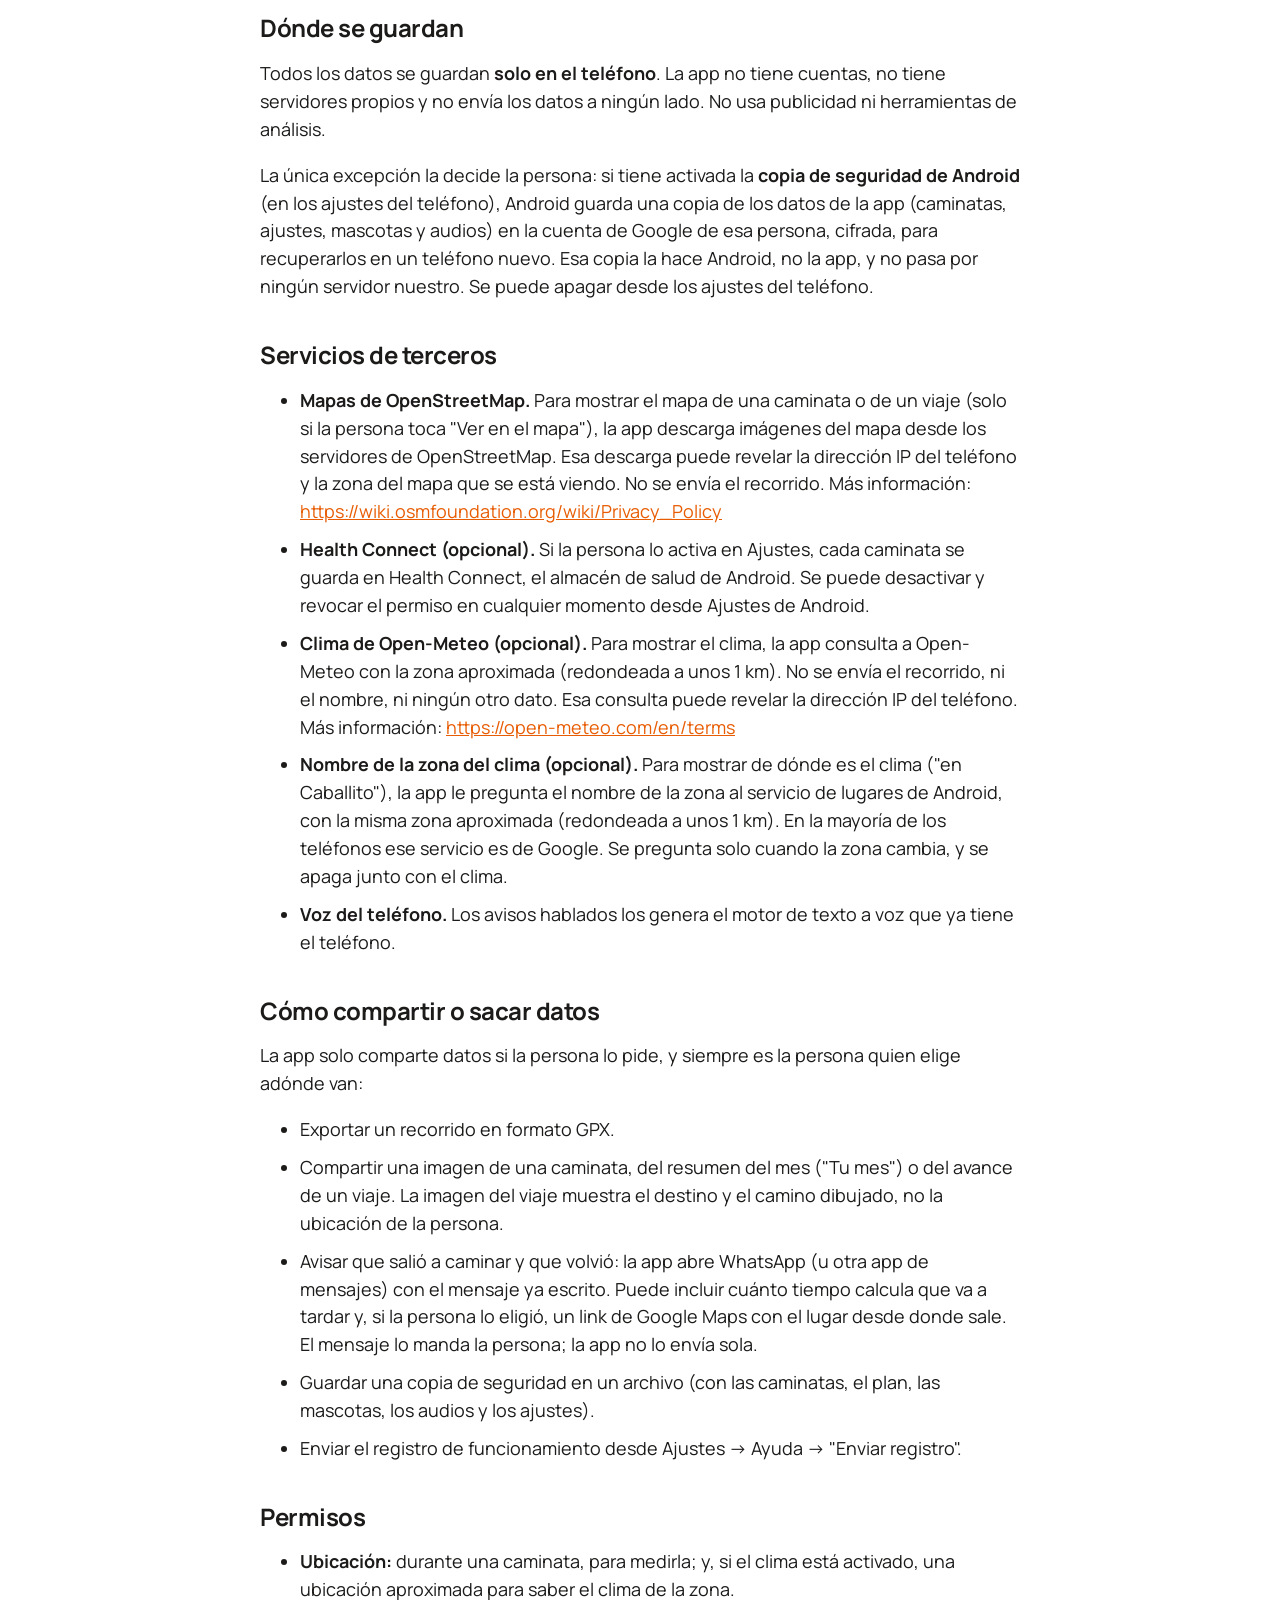
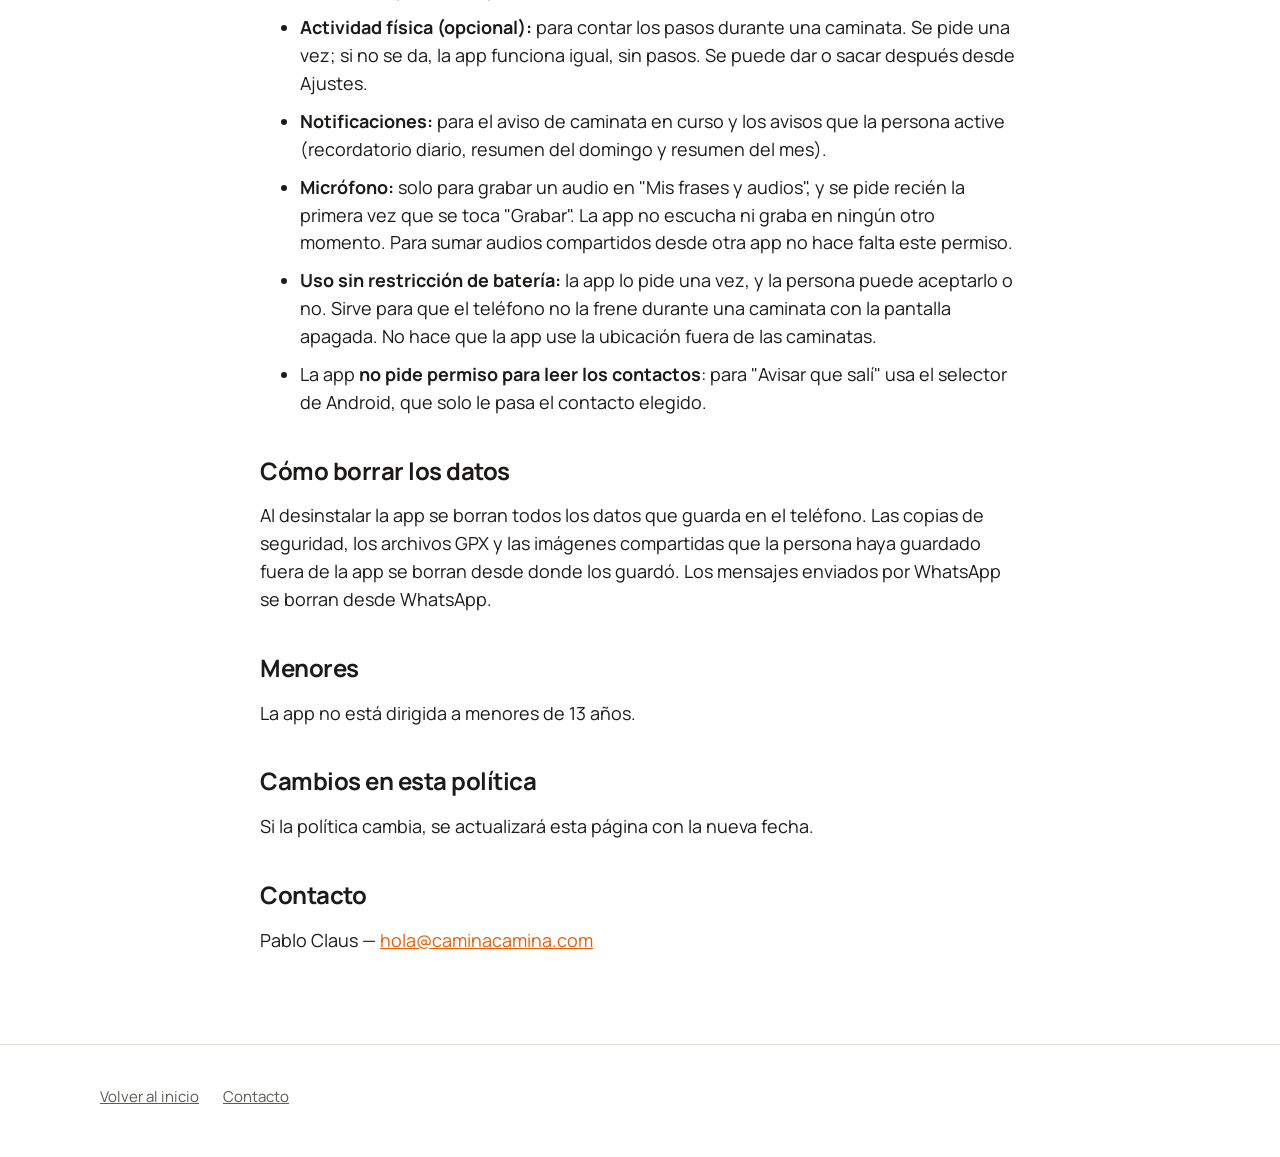
==== commit 32d824ab: "Política de privacidad: sin el nombre viejo Co-Authored-By: Claude Opus 5.5 <noreply@anthropic.com>" ====
--- a/privacidad.html
+++ b/privacidad.html
@@ -19,7 +19,7 @@
 <!-- Generada desde docs/politica-de-privacidad.md con web/generar_privacidad.py: no editar a mano. -->
 <h1>Política de privacidad de Caminá Caminá</h1>
 <p class="fecha">Última actualización: 26 de noviembre de 2026 (versión 1.9)</p>
-<p>Caminá Caminá (antes "Walk This Way") es una app para registrar caminatas. Esta política explica qué datos usa la app y qué hace con ellos.</p>
+<p>Caminá Caminá es una app para registrar caminatas. Esta política explica qué datos usa la app y qué hace con ellos.</p>
 <h2>Qué datos usa la app</h2>
 <ul>
   <li><strong>Ubicación (GPS).</strong> Mientras hay una caminata en curso, la app usa la ubicación precisa del teléfono para medir distancia, ritmo y recorrido. Lo hace solo durante la caminata, con un aviso visible en la barra de notificaciones.</li>
--- a/estilos.css
+++ b/estilos.css
@@ -72,16 +72,53 @@
   font-size: 20px;
 }
 
-.barra img { width: 40px; height: 40px; border-radius: 12px; }
-
-.barra nav { margin-left: auto; display: flex; gap: 20px; font-size: 16px; font-weight: 600; }
-
-.barra nav a { color: #fff; text-decoration: none; opacity: .9; }
+/* El ícono es naranja como el fondo: va sobre un recuadro blanco para que se vea. */
+.barra .logo {
+  display: grid;
+  place-items: center;
+  width: 46px;
+  height: 46px;
+  border-radius: 14px;
+  background: #fff;
+  box-shadow: 0 4px 14px rgba(58, 26, 5, .18);
+  flex: none;
+}
+
+.barra .logo img { width: 38px; height: 38px; border-radius: 10px; display: block; }
+
+.barra nav { margin-left: auto; display: flex; gap: 24px; font-size: 18px; font-weight: 600; }
+
+.barra nav a { color: #fff; text-decoration: none; opacity: .9; white-space: nowrap; }
+
+.marca { white-space: nowrap; }
+
+/* Notebooks angostas: si el menú no entra junto a los botones de café, se esconde (está todo más abajo). */
+@media (max-width: 1100px) {
+  .barra nav { display: none; }
+  .cafes { margin-left: auto; }
+}
 
 /* Cafecito y Ko-fi, arriba a la derecha, con sus botones oficiales. */
 .cafes { margin-left: 24px; display: flex; gap: 10px; align-items: center; }
 
-.cafes img { height: 36px; width: auto; }
+.cafes a {
+  display: inline-flex;
+  align-items: center;
+  gap: 6px;
+  height: 38px;
+  padding: 0 16px;
+  border-radius: 999px;
+  background: #1C1B1A;
+  color: #fff;
+  font-size: 15px;
+  font-weight: 700;
+  text-decoration: none;
+  white-space: nowrap;
+}
+
+.cafes a:hover { background: #000; }
+
+.cafes a img { height: 20px; width: auto; display: block; }
 
 .portada-cuerpo {
   display: grid;
@@ -218,6 +255,69 @@
   box-shadow: inset 0 0 0 5px var(--naranja-suave);
 }
 
+/* El carrusel de funciones: una por vez, se pasan con las flechas, los puntitos o deslizando. */
+.carrusel { padding-bottom: 48px; }
+
+.diapositivas {
+  display: flex;
+  overflow-x: auto;
+  scroll-snap-type: x mandatory;
+  scrollbar-width: none;
+  outline: none;
+}
+
+.diapositivas::-webkit-scrollbar { display: none; }
+
+.diapositiva {
+  flex: 0 0 100%;
+  scroll-snap-align: center;
+  box-sizing: border-box;
+}
+
+/* El ancho de cada diapositiva es el de la pantalla; el contenido queda centrado como el resto de la web. */
+.diapositivas > .ancho { width: 100%; max-width: none; padding-inline: max(16px, calc((100% - 1080px) / 2)); margin: 0; }
+
+.controles {
+  display: flex;
+  align-items: center;
+  justify-content: center;
+  gap: 18px;
+  margin-top: 28px;
+}
+
+.flecha {
+  width: 48px;
+  height: 48px;
+  border-radius: 50%;
+  border: none;
+  background: var(--naranja);
+  color: #fff;
+  font-size: 30px;
+  line-height: 1;
+  cursor: pointer;
+  display: grid;
+  place-items: center;
+  padding-bottom: 4px;
+  box-shadow: var(--sombra);
+}
+
+.flecha:hover { background: var(--naranja-claro); }
+
+.puntos { display: flex; gap: 10px; }
+
+.puntos button {
+  width: 12px;
+  height: 12px;
+  padding: 0;
+  border-radius: 50%;
+  border: none;
+  background: var(--borde);
+  cursor: pointer;
+  transition: width .2s;
+}
+
+.puntos button[aria-selected="true"] { background: var(--naranja); width: 32px; border-radius: 6px; }
+
 /* Las capturas, de costado. */
 .galeria {
   display: flex;
@@ -353,7 +453,7 @@
   body { font-size: 17px; }
   .barra nav { display: none; }
   .cafes { margin-left: auto; gap: 6px; }
-  .cafes img { height: 28px; }
+  .cafes a { height: 32px; padding: 0 12px; font-size: 14px; }
   .marca { white-space: nowrap; }
   .tarjetas { grid-template-columns: repeat(2, 1fr); }
 }
@@ -361,6 +461,9 @@
 /* En pantallas angostas, arriba solo el ícono: el nombre grande está justo debajo. */
 @media (max-width: 440px) {
   .marca { display: none; }
+  /* Los dos botones de café, uno abajo del otro si no entran al lado del logo. */
+  .cafes { flex-wrap: wrap; justify-content: flex-end; row-gap: 6px; }
+  .cafes a { font-size: 13px; padding: 0 10px; height: 30px; }
   .portada-cuerpo { grid-template-columns: 1fr; padding-top: 28px; }
   .sin-publicidad { margin-bottom: 32px; }
   .tarjetas, .datos { grid-template-columns: 1fr; }
@@ -369,6 +472,13 @@
   .quien img { width: min(320px, 100%); }
   .quien p { font-size: 17px; }
   .destacado .telefono { width: min(280px, 100%); }
+  /* En el carrusel, el teléfono más chico: así las flechas quedan cerca y se ve que hay más. */
+  .carrusel .destacado { gap: 20px; }
+  .carrusel .destacado .telefono { width: 200px; margin-inline: auto; }
+  .carrusel h2 { font-size: 26px; }
+  .carrusel { display: flex; flex-direction: column; padding-top: 24px; }
+  .carrusel .controles { order: -1; margin: 0 0 20px; }
+  .carrusel .flecha { width: 40px; height: 40px; font-size: 26px; }
   section { padding: 56px 0; }
   .contacto { padding: 24px; }
 }
